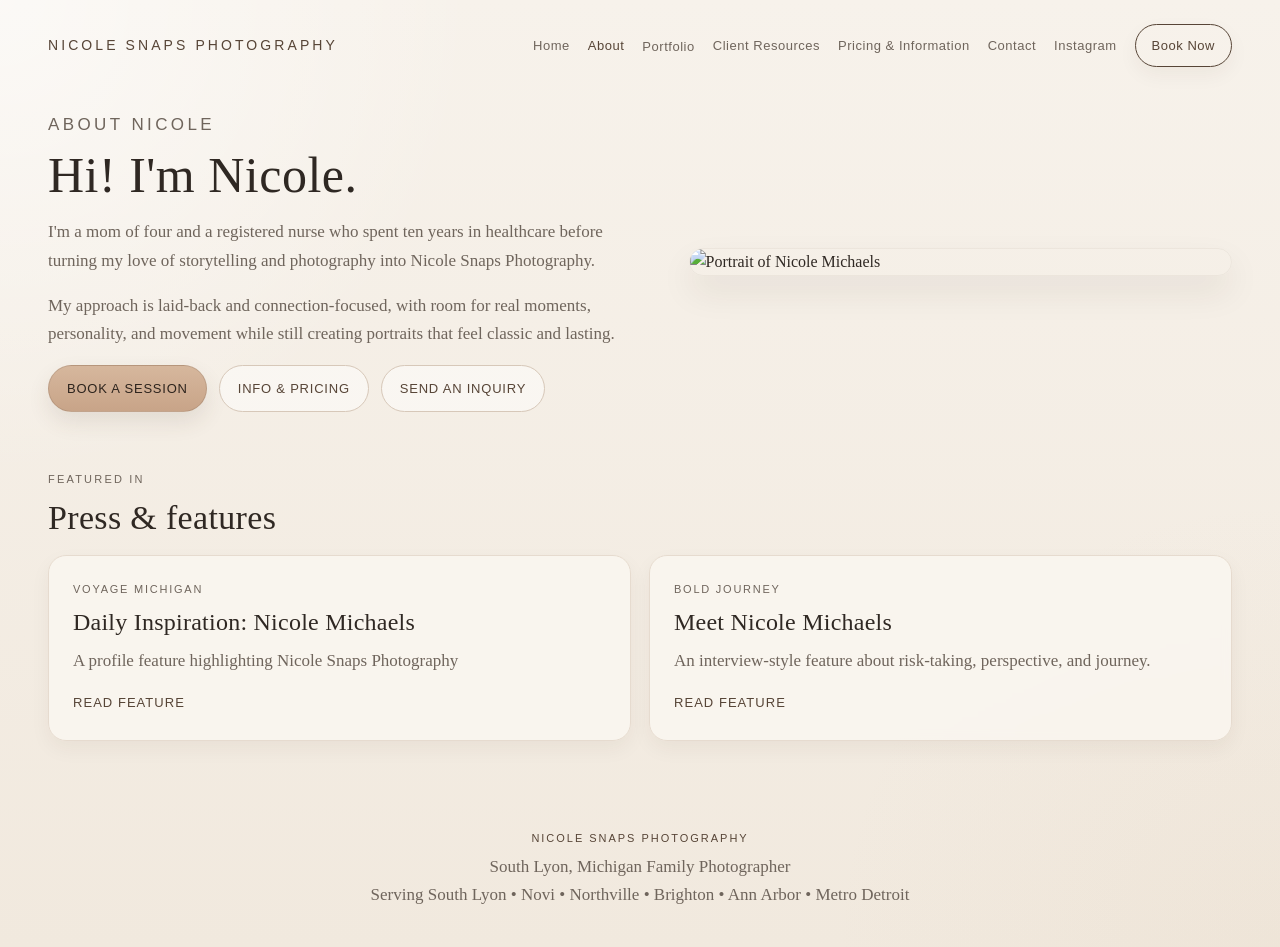
==== about.html @ 60f87701 "Update about.html" ====
<!DOCTYPE html>
<html lang="en">
<head>
  <meta charset="UTF-8" />
  <meta name="viewport" content="width=device-width, initial-scale=1.0" />
  <title>About | Nicole Snaps Photography</title>
  <meta name="description" content="About Nicole Snaps Photography — laid-back portrait photography for families, couples, maternity, seniors, events and more in South Lyon and the Metro Detroit area." />
  <meta name="keywords" content="about Nicole Snaps Photography, South Lyon photographer, Metro Detroit family photographer, Nicole Michaels photographer" />
  <meta name="author" content="Nicole Snaps Photography" />
  <meta name="robots" content="index, follow" />
  <meta property="og:title" content="About Nicole Snaps Photography" />
  <meta property="og:description" content="Meet Nicole and learn more about her laid-back, candid approach to portrait photography." />
  <meta property="og:type" content="website" />
  <meta property="og:image" content="images/aboutnicole.jpg" />
  <link rel="canonical" href="https://www.nicolesnapsphoto.com/about.html" />
  <link rel="stylesheet" href="style.css" />
</head>
<body>
  <header class="site-header">
    <a class="brand" href="index.html">Nicole Snaps Photography</a>

    <input type="checkbox" id="nav-toggle" class="nav-toggle" />
    <label for="nav-toggle" class="nav-toggle-label" aria-label="Open menu">
      <span></span>
      <span></span>
      <span></span>
    </label>

    <nav class="main-nav">
      <a href="index.html">Home</a>
      <a href="about.html" class="active">About</a>

      <div class="nav-dropdown">
        <a class="nav-dropbtn" href="https://nicolesnapsphotographysouthlyon.mypixieset.com/families/" target="_blank" rel="noopener">Portfolio</a>
        <div class="nav-dropdown-content">
          <a href="https://nicolesnapsphotographysouthlyon.mypixieset.com/families/" target="_blank" rel="noopener">Families &amp; Newborn</a>
          <a href="https://nicolesnapsphotographysouthlyon.mypixieset.com/couples/" target="_blank" rel="noopener">Couples &amp; Maternity</a>
          <a href="https://nicolesnapsphotographysouthlyon.mypixieset.com/seniors/" target="_blank" rel="noopener">Seniors &amp; Grads</a>
        </div>
      </div>

      <a href="https://nicolesnapsphotographysouthlyon.mypixieset.com/resources/" target="_blank" rel="noopener">Client Resources</a>
      <a href="https://nicolesnapsphotographysouthlyon.mypixieset.com/investment/" target="_blank" rel="noopener">Pricing &amp; Information</a>
      <a href="https://nicolesnapsphotographysouthlyon.mypixieset.com/contact/" target="_blank" rel="noopener">Contact</a>
      <a href="https://www.instagram.com/nicolesnapsphotography" target="_blank" rel="noopener">Instagram</a>
      <a class="nav-button" href="https://book.usesession.com/i/s2PCwH8DxS" target="_blank" rel="noopener">Book Now</a>
    </nav>
  </header>

  <main class="page-wrap">
    <section class="about-page">
      <div class="about-layout">
        <div class="about-copy">
          <p class="eyebrow">About Nicole</p>
          <h1>Hi! I'm Nicole.</h1>

          <p>
            I'm a mom of four and a registered nurse who spent ten years in healthcare
            before turning my love of storytelling and photography into Nicole Snaps Photography.
          </p>

          <p>
            My approach is laid-back and connection-focused, with room for real moments,
            personality, and movement while still creating portraits that feel classic and lasting.
          </p>

          
          </p>

          <div class="hero-actions">
            <a class="primary-link" href="https://book.usesession.com/i/s2PCwH8DxS" target="_blank" rel="noopener">Book a Session</a>
            <a class="secondary-link" href="https://nicolesnapsphotographysouthlyon.mypixieset.com/investment/" target="_blank" rel="noopener">Info &amp; Pricing</a>
            <a class="secondary-link" href="https://nicolesnapsphotographysouthlyon.mypixieset.com/contact/" target="_blank" rel="noopener">Send an Inquiry</a>
          </div>
        </div>

        <div class="about-image-wrap">
          <img src="images/aboutnicole.jpg" alt="Portrait of Nicole Michaels" />
        </div>
      </div>
    </section>

    <section class="featured-preview-section">
      <div class="section-heading">
        <p class="eyebrow">Featured In</p>
        <h2>Press &amp; features</h2>
      </div>

      <div class="feature-cards">
        <a class="feature-card" href="https://voyagemichigan.com/interview/daily-inspiration-meet-nicole-michaels/" target="_blank" rel="noopener">
          <span class="feature-source">Voyage Michigan</span>
          <h3>Daily Inspiration: Nicole Michaels</h3>
          <p>A profile feature highlighting Nicole Snaps Photography </p>
          <span class="feature-read">Read feature</span>
        </a>

        <a class="feature-card" href="https://boldjourney.com/meet-nicole-michaels/" target="_blank" rel="noopener">
          <span class="feature-source">Bold Journey</span>
          <h3>Meet Nicole Michaels</h3>
          <p>An interview-style feature about risk-taking, perspective, and journey.</p>
          <span class="feature-read">Read feature</span>
        </a>
      </div>
    </section>
  </main>

  <footer class="site-footer">
    <p class="footer-title">Nicole Snaps Photography</p>
    <p class="footer-location">South Lyon, Michigan Family Photographer</p>
    <p class="footer-service">Serving South Lyon • Novi • Northville • Brighton • Ann Arbor • Metro Detroit</p>
  </footer>
</body>
</html>
---- style.css ----
*{
  box-sizing:border-box;
}

:root{
  --bg:#f4eee6;
  --surface:#fbf7f1;
  --surface-soft:#f1e7da;
  --text:#2f2823;
  --muted:#6f655c;
  --line:#d7c8b9;
  --line-soft:#e6dbcf;
  --accent:#8b6f57;
  --accent-dark:#574537;
  --button:#cdb29b;
  --button-hover:#c29f84;
  --shadow:0 16px 34px rgba(52, 40, 29, 0.08);
  --shadow-soft:0 8px 20px rgba(52, 40, 29, 0.05);
}

html{
  scroll-behavior:smooth;
}

body{
  margin:0;
  font-family: Baskerville, "Baskerville Old Face", Garamond, "Times New Roman", serif;
  background:
    radial-gradient(circle at top left, rgba(255,255,255,0.58), transparent 30%),
    radial-gradient(circle at bottom right, rgba(214,190,162,0.10), transparent 28%),
    linear-gradient(180deg, #f7f2eb 0%, #f1e9de 100%);
  color:var(--text);
  line-height:1.65;
}

img{
  display:block;
  max-width:100%;
}

a{
  color:inherit;
}

.site-header{
  max-width:1240px;
  margin:0 auto;
  padding:24px 28px;
  display:flex;
  align-items:center;
  justify-content:space-between;
  gap:20px;
  position:relative;
}

.brand{
  text-decoration:none;
  font-family:"Avenir Next", Avenir, Helvetica, Arial, sans-serif;
  font-size:14px;
  letter-spacing:0.22em;
  text-transform:uppercase;
  position:relative;
  z-index:1002;
  color:var(--accent-dark);
}

.nav-toggle{
  display:none;
}

.nav-toggle-label{
  display:none;
}

.main-nav{
  display:flex;
  align-items:center;
  gap:18px;
  flex-wrap:wrap;
}

.main-nav > a,
.nav-dropbtn{
  text-decoration:none;
  font-size:13px;
  color:var(--muted);
  background:none;
  border:none;
  padding:0;
  font-family:"Avenir Next", Avenir, Helvetica, Arial, sans-serif;
  letter-spacing:0.04em;
  cursor:pointer;
  transition:color 0.18s ease;
}

.main-nav > a:hover,
.nav-dropbtn:hover{
  color:var(--accent-dark);
}

.main-nav a.active{
  color:var(--accent-dark);
}

.nav-button{
  background:rgba(255,255,255,0.35);
  border:1px solid var(--accent-dark) !important;
  color:var(--accent-dark) !important;
  padding:10px 16px !important;
  border-radius:999px;
  box-shadow:var(--shadow-soft);
}

.nav-dropdown{
  position:relative;
  padding-bottom:8px;
  margin-bottom:-8px;
}

.nav-dropdown-content{
  display:none;
  position:absolute;
  top:100%;
  left:0;
  min-width:240px;
  background:rgba(251,247,241,0.98);
  backdrop-filter: blur(6px);
  border:1px solid var(--line);
  border-radius:14px;
  box-shadow:var(--shadow);
  padding:10px 0;
  z-index:1000;
}

.nav-dropdown-content a{
  display:block;
  padding:10px 16px;
  text-decoration:none;
  color:var(--text);
  font-size:14px;
  white-space:nowrap;
  font-family:"Avenir Next", Avenir, Helvetica, Arial, sans-serif;
}

.nav-dropdown-content a:hover{
  background:rgba(139,111,87,0.06);
}

.nav-dropdown:hover .nav-dropdown-content,
.nav-dropdown:focus-within .nav-dropdown-content{
  display:block;
}

.hero{
  max-width:1240px;
  margin:0 auto;
  padding:20px 28px 34px;
}

.hero-compact{
  display:grid;
  grid-template-columns:minmax(280px, 430px) minmax(320px, 1fr);
  gap:38px;
  align-items:center;
}

.eyebrow{
  margin:0 0 10px;
  color:var(--muted);
  text-transform:uppercase;
  letter-spacing:0.20em;
  font-size:11px;
  font-family:"Avenir Next", Avenir, Helvetica, Arial, sans-serif;
}

h1, h2, h3{
  font-family: Baskerville, "Baskerville Old Face", Garamond, "Times New Roman", serif;
  font-weight:500;
  letter-spacing:0.01em;
  color:var(--text);
}

h1{
  font-size:50px;
  line-height:1.04;
  margin:0 0 16px;
}

h2{
  font-size:34px;
  line-height:1.15;
  margin:0;
}

h3{
  font-size:24px;
  line-height:1.2;
  margin:0;
}

.intro,
.about-copy p,
.feature-card p,
.footer-location,
.footer-service{
  font-size:17px;
}

.intro{
  max-width:420px;
  color:var(--muted);
  margin:0 0 18px;
}

.hero-actions{
  display:flex;
  flex-wrap:wrap;
  gap:12px;
  margin-top:12px;
}

.primary-link,
.secondary-link{
  text-decoration:none;
  padding:12px 18px;
  border-radius:999px;
  font-size:13px;
  font-family:"Avenir Next", Avenir, Helvetica, Arial, sans-serif;
  letter-spacing:0.06em;
  text-transform:uppercase;
  transition:all 0.18s ease;
}

.primary-link{
  background:linear-gradient(180deg, #d6b79d 0%, #c8a488 100%);
  color:#2d241d;
  box-shadow:0 10px 22px rgba(83, 65, 47, 0.11);
  border:1px solid rgba(87,69,55,0.16);
}

.primary-link:hover{
  background:linear-gradient(180deg, #d0ac8d 0%, #c09978 100%);
  transform:translateY(-1px);
}

.secondary-link{
  border:1px solid var(--line);
  background:rgba(255,255,255,0.45);
  color:var(--accent-dark);
}

.secondary-link:hover{
  background:var(--surface-soft);
}

.hero-image{
  width:100%;
  max-height:640px;
  object-fit:cover;
  border-radius:18px;
  box-shadow:var(--shadow);
  border:1px solid rgba(87,69,55,0.06);
}

.portfolio-grid-section{
  max-width:1240px;
  margin:0 auto;
  padding:8px 28px 60px;
}

.editorial-grid{
  display:grid;
  grid-template-columns:repeat(12, 1fr);
  gap:14px;
}

.editorial-grid img{
  width:100%;
  height:280px;
  object-fit:cover;
  border-radius:14px;
  grid-column:span 4;
  box-shadow:var(--shadow-soft);
  border:1px solid rgba(87,69,55,0.06);
}

.editorial-grid .grid-tall{
  grid-column:span 5;
  grid-row:span 2;
  height:574px;
}

.editorial-grid .grid-wide{
  grid-column:span 8;
}

.page-wrap{
  max-width:1240px;
  margin:0 auto;
  padding:10px 28px 70px;
}

.about-page{
  padding:10px 0 50px;
}

.about-layout{
  display:grid;
  grid-template-columns:minmax(300px, 1.05fr) minmax(280px, 0.95fr);
  gap:40px;
  align-items:center;
}

.about-copy p{
  max-width:660px;
  color:var(--muted);
}

.about-image-wrap img{
  width:100%;
  border-radius:18px;
  max-height:720px;
  object-fit:cover;
  box-shadow:var(--shadow);
  border:1px solid rgba(87,69,55,0.06);
}

.featured-preview-section{
  padding-top:8px;
}

.section-heading{
  margin-bottom:18px;
}

.feature-cards{
  display:grid;
  grid-template-columns:repeat(2, minmax(260px, 1fr));
  gap:18px;
}

.feature-card{
  text-decoration:none;
  background:rgba(251,247,241,0.82);
  backdrop-filter: blur(4px);
  border:1px solid var(--line-soft);
  border-radius:18px;
  padding:24px;
  transition:transform 0.18s ease, box-shadow 0.18s ease, background 0.18s ease;
  box-shadow:var(--shadow-soft);
}

.feature-card:hover{
  transform:translateY(-2px);
  box-shadow:var(--shadow);
  background:var(--surface);
}

.feature-source{
  display:block;
  color:var(--muted);
  text-transform:uppercase;
  letter-spacing:0.16em;
  font-size:11px;
  margin-bottom:10px;
  font-family:"Avenir Next", Avenir, Helvetica, Arial, sans-serif;
}

.feature-card h3{
  font-size:24px;
  margin-bottom:10px;
}

.feature-card p{
  margin:0 0 14px;
  color:var(--muted);
}

.feature-read{
  font-size:13px;
  color:var(--accent-dark);
  font-family:"Avenir Next", Avenir, Helvetica, Arial, sans-serif;
  text-transform:uppercase;
  letter-spacing:0.08em;
}

.site-footer{
  max-width:1240px;
  margin:0 auto;
  padding:18px 28px 38px;
  text-align:center;
  color:var(--muted);
}

.footer-title{
  margin:0 0 6px;
  letter-spacing:0.18em;
  text-transform:uppercase;
  font-size:11px;
  font-family:"Avenir Next", Avenir, Helvetica, Arial, sans-serif;
  color:var(--accent-dark);
}

.footer-location,
.footer-service{
  margin:0;
}

@media (max-width: 980px){
  .hero-compact,
  .about-layout{
    grid-template-columns:1fr;
  }

  h1{
    font-size:42px;
  }

  .editorial-grid img,
  .editorial-grid .grid-tall,
  .editorial-grid .grid-wide{
    grid-column:span 6;
    grid-row:auto;
    height:260px;
  }

  .feature-cards{
    grid-template-columns:1fr;
  }
}

@media (max-width: 760px){
  .site-header{
    padding:20px 18px;
    align-items:center;
  }

  .nav-toggle-label{
    display:flex;
    flex-direction:column;
    gap:5px;
    cursor:pointer;
    position:relative;
    z-index:1002;
  }

  .nav-toggle-label span{
    width:24px;
    height:2px;
    background:var(--accent-dark);
    display:block;
    border-radius:999px;
  }

  .main-nav{
    display:none;
    position:absolute;
    top:100%;
    left:18px;
    right:18px;
    background:rgba(251,247,241,0.98);
    backdrop-filter: blur(8px);
    border:1px solid var(--line);
    border-radius:18px;
    box-shadow:var(--shadow);
    padding:18px;
    gap:14px;
    z-index:1001;
  }

  .nav-toggle:checked ~ .main-nav{
    display:flex;
    flex-direction:column;
    align-items:flex-start;
  }

  .main-nav > a,
  .nav-dropbtn{
    font-size:15px;
    color:var(--accent-dark);
  }

  .nav-dropdown{
    width:100%;
    padding-bottom:0;
    margin-bottom:0;
  }

  .nav-dropdown-content{
    display:block;
    position:static;
    min-width:unset;
    background:transparent;
    border:none;
    box-shadow:none;
    padding:8px 0 0 12px;
    backdrop-filter:none;
  }

  .nav-dropdown-content a{
    padding:6px 0;
    color:var(--muted);
    white-space:normal;
  }

  .nav-button{
    margin-top:6px;
  }

  .hero,
  .portfolio-grid-section,
  .page-wrap,
  .site-footer{
    padding-left:18px;
    padding-right:18px;
  }

  h1{
    font-size:35px;
  }

  .intro,
  .about-copy p,
  .feature-card p,
  .footer-location,
  .footer-service{
    font-size:16px;
  }

  .editorial-grid{
    grid-template-columns:1fr 1fr;
  }

  .editorial-grid img,
  .editorial-grid .grid-tall,
  .editorial-grid .grid-wide{
    grid-column:span 1;
    height:220px;
  }
}
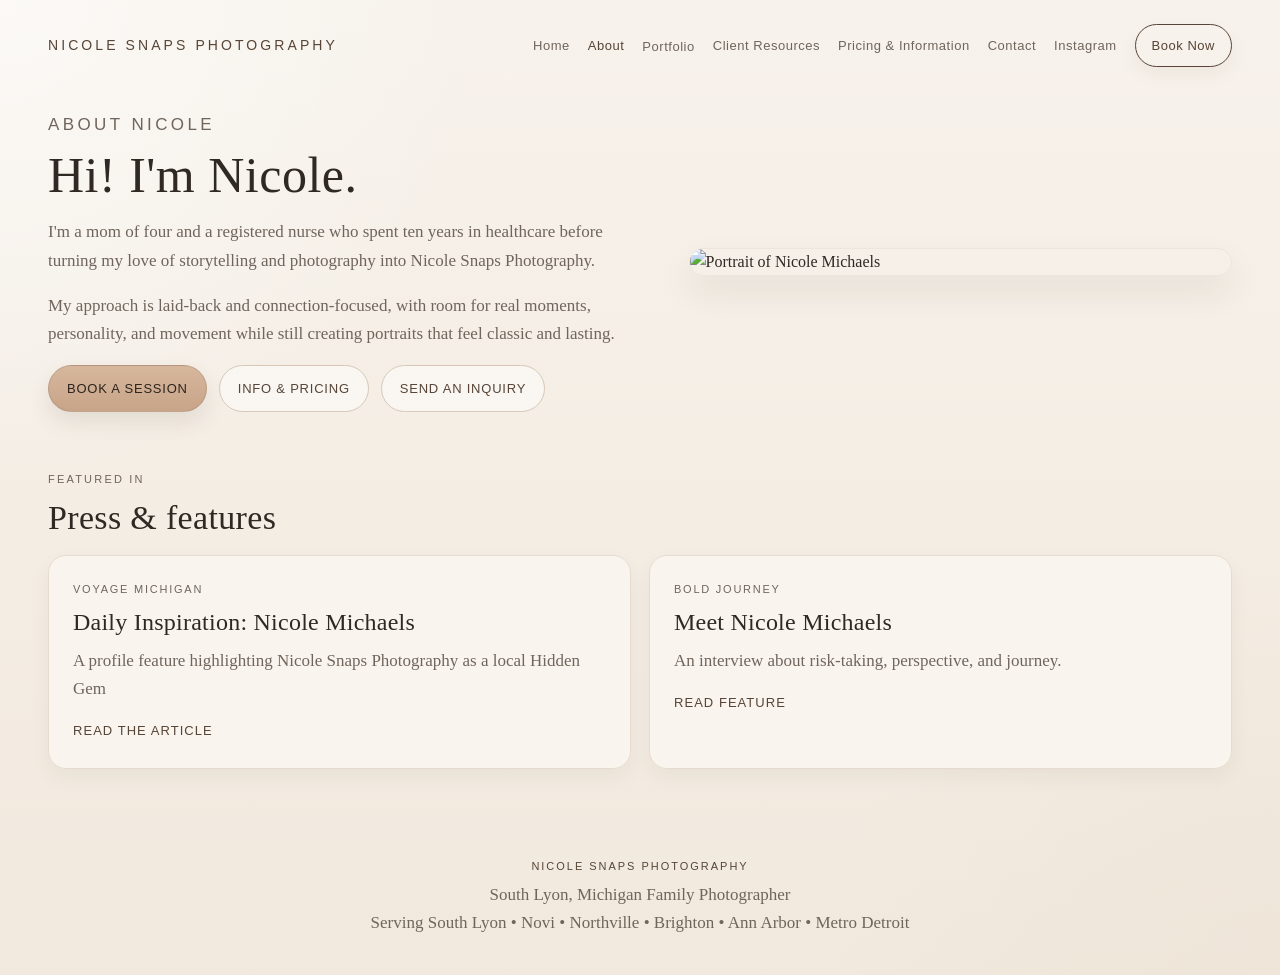
==== commit d2523719: "Update about.html" ====
--- a/about.html
+++ b/about.html
@@ -90,14 +90,14 @@
         <a class="feature-card" href="https://voyagemichigan.com/interview/daily-inspiration-meet-nicole-michaels/" target="_blank" rel="noopener">
           <span class="feature-source">Voyage Michigan</span>
           <h3>Daily Inspiration: Nicole Michaels</h3>
-          <p>A profile feature highlighting Nicole Snaps Photography </p>
-          <span class="feature-read">Read feature</span>
+          <p>A profile feature highlighting Nicole Snaps Photography as a local Hidden Gem </p>
+          <span class="feature-read">Read the article</span>
         </a>
 
         <a class="feature-card" href="https://boldjourney.com/meet-nicole-michaels/" target="_blank" rel="noopener">
           <span class="feature-source">Bold Journey</span>
           <h3>Meet Nicole Michaels</h3>
-          <p>An interview-style feature about risk-taking, perspective, and journey.</p>
+          <p>An interview about risk-taking, perspective, and journey.</p>
           <span class="feature-read">Read feature</span>
         </a>
       </div>
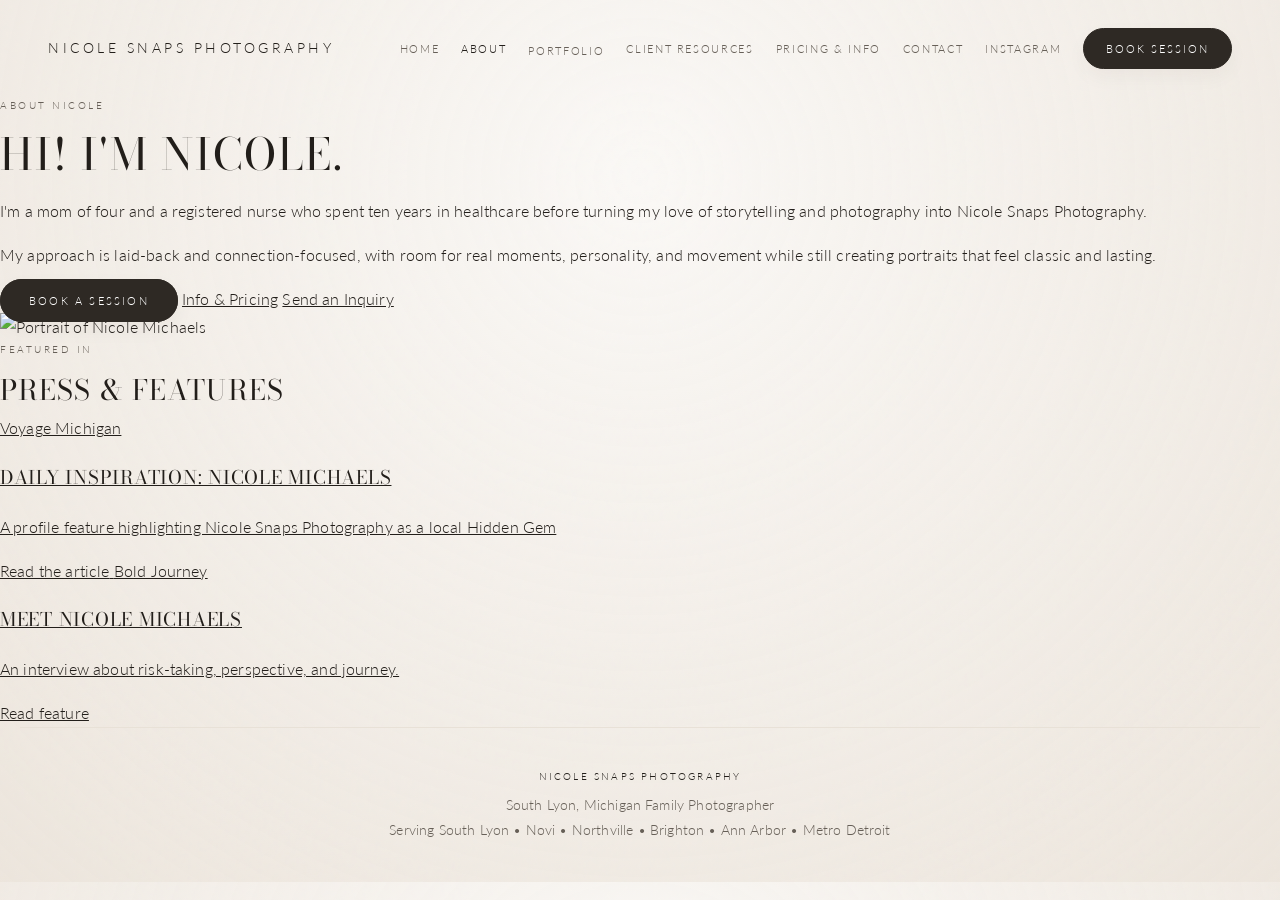
==== commit 2d1581e6: "1Update about.html" ====
--- a/about.html
+++ b/about.html
@@ -33,17 +33,17 @@
       <div class="nav-dropdown">
         <a class="nav-dropbtn" href="https://nicolesnapsphotographysouthlyon.mypixieset.com/families/" target="_blank" rel="noopener">Portfolio</a>
         <div class="nav-dropdown-content">
-          <a href="https://nicolesnapsphotographysouthlyon.mypixieset.com/families/" target="_blank" rel="noopener">Families &amp; Newborn</a>
+          <a href="https://nicolesnapsphotographysouthlyon.mypixieset.com/families/" target="_blank" rel="noopener">Families &amp; Milestones</a>
           <a href="https://nicolesnapsphotographysouthlyon.mypixieset.com/couples/" target="_blank" rel="noopener">Couples &amp; Maternity</a>
           <a href="https://nicolesnapsphotographysouthlyon.mypixieset.com/seniors/" target="_blank" rel="noopener">Seniors &amp; Grads</a>
         </div>
       </div>
 
       <a href="https://nicolesnapsphotographysouthlyon.mypixieset.com/resources/" target="_blank" rel="noopener">Client Resources</a>
-      <a href="https://nicolesnapsphotographysouthlyon.mypixieset.com/investment/" target="_blank" rel="noopener">Pricing &amp; Information</a>
+      <a href="https://nicolesnapsphotographysouthlyon.mypixieset.com/investment/" target="_blank" rel="noopener">Pricing &amp; Info</a>
       <a href="https://nicolesnapsphotographysouthlyon.mypixieset.com/contact/" target="_blank" rel="noopener">Contact</a>
       <a href="https://www.instagram.com/nicolesnapsphotography" target="_blank" rel="noopener">Instagram</a>
-      <a class="nav-button" href="https://book.usesession.com/i/s2PCwH8DxS" target="_blank" rel="noopener">Book Now</a>
+      <a class="nav-button" href="https://book.usesession.com/i/s2PCwH8DxS" target="_blank" rel="noopener">Book Session</a>
     </nav>
   </header>
 
@@ -64,10 +64,7 @@
             personality, and movement while still creating portraits that feel classic and lasting.
           </p>
 
-          
-          </p>
-
-          <div class="hero-actions">
+          <div class="about-actions">
             <a class="primary-link" href="https://book.usesession.com/i/s2PCwH8DxS" target="_blank" rel="noopener">Book a Session</a>
             <a class="secondary-link" href="https://nicolesnapsphotographysouthlyon.mypixieset.com/investment/" target="_blank" rel="noopener">Info &amp; Pricing</a>
             <a class="secondary-link" href="https://nicolesnapsphotographysouthlyon.mypixieset.com/contact/" target="_blank" rel="noopener">Send an Inquiry</a>
@@ -75,7 +72,7 @@
         </div>
 
         <div class="about-image-wrap">
-          <img src="images/aboutnicole.jpg" alt="Portrait of Nicole Michaels" />
+          <img class="about-image" src="images/aboutnicole.jpg" alt="Portrait of Nicole Michaels" />
         </div>
       </div>
     </section>
@@ -90,7 +87,7 @@
         <a class="feature-card" href="https://voyagemichigan.com/interview/daily-inspiration-meet-nicole-michaels/" target="_blank" rel="noopener">
           <span class="feature-source">Voyage Michigan</span>
           <h3>Daily Inspiration: Nicole Michaels</h3>
-          <p>A profile feature highlighting Nicole Snaps Photography as a local Hidden Gem </p>
+          <p>A profile feature highlighting Nicole Snaps Photography as a local Hidden Gem</p>
           <span class="feature-read">Read the article</span>
         </a>
 
--- a/style.css
+++ b/style.css
@@ -1,21 +1,31 @@
+@import url('https://fonts.googleapis.com/css2?family=Bodoni+Moda:ital,opsz,wght@0,6..96,400;0,6..96,500;1,6..96,400&family=Lato:wght@300;400&display=swap');
+
 *{
   box-sizing:border-box;
 }
 
 :root{
-  --bg:#f4eee6;
-  --surface:#fbf7f1;
-  --surface-soft:#f1e7da;
-  --text:#2f2823;
-  --muted:#6f655c;
-  --line:#d7c8b9;
-  --line-soft:#e6dbcf;
-  --accent:#8b6f57;
-  --accent-dark:#574537;
-  --button:#cdb29b;
-  --button-hover:#c29f84;
-  --shadow:0 16px 34px rgba(52, 40, 29, 0.08);
-  --shadow-soft:0 8px 20px rgba(52, 40, 29, 0.05);
+  --bg:#f3eee7;
+  --surface:#fbf8f3;
+  --surface-soft:#eae3d9;
+  --text:#221e1a;
+  --muted:#665f57;
+  --line:#dad1c5;
+  --line-soft:#e8e1d7;
+  --button:#2e2924;
+  --button-hover:#171412;
+  --shadow:0 18px 36px rgba(40, 32, 24, 0.08);
+  --shadow-soft:0 8px 20px rgba(40, 32, 24, 0.04);
+}
+
+body, p, span, div, a, li, button, input,
+.brand, .main-nav > a, .nav-dropbtn, .nav-button,
+.primary-link, .secondary-link, .feature-source, .feature-read, .footer-title, .image-caption-bar {
+  font-family: 'Lato', sans-serif !important;
+}
+
+h1, h2, h3, h4 {
+  font-family: 'Bodoni Moda', Georgia, serif !important;
 }
 
 html{
@@ -24,13 +34,14 @@
 
 body{
   margin:0;
-  font-family: Baskerville, "Baskerville Old Face", Garamond, "Times New Roman", serif;
-  background:
-    radial-gradient(circle at top left, rgba(255,255,255,0.58), transparent 30%),
-    radial-gradient(circle at bottom right, rgba(214,190,162,0.10), transparent 28%),
-    linear-gradient(180deg, #f7f2eb 0%, #f1e9de 100%);
-  color:var(--text);
-  line-height:1.65;
+  font-weight: 300;
+  background-color: var(--bg);
+  background-image: 
+    radial-gradient(circle at 50% 20%, rgba(255, 255, 255, 0.6) 0%, rgba(228, 218, 206, 0.4) 100%),
+    url("data:image/svg+xml,%3Csvg viewBox='0 0 200 200' xmlns='http://www.w3.org/2000/svg'%3E%3Cfilter id='noiseFilter'%3E%3CfeTurbulence type='fractalNoise' baseFrequency='0.8' numOctaves='3' stitchTiles='stitch'/%3E%3C/filter%3E%3Crect width='100%25' height='100%25' filter='url(%23noiseFilter)' opacity='0.035'/%3E%3C/svg%3E");
+  color:var(--text);
+  line-height:1.75;
+  letter-spacing: 0.01em;
 }
 
 img{
@@ -45,7 +56,7 @@
 .site-header{
   max-width:1240px;
   margin:0 auto;
-  padding:24px 28px;
+  padding:28px 28px;
   display:flex;
   align-items:center;
   justify-content:space-between;
@@ -55,13 +66,12 @@
 
 .brand{
   text-decoration:none;
-  font-family:"Avenir Next", Avenir, Helvetica, Arial, sans-serif;
   font-size:14px;
-  letter-spacing:0.22em;
+  letter-spacing:0.25em;
   text-transform:uppercase;
   position:relative;
   z-index:1002;
-  color:var(--accent-dark);
+  color:var(--text);
 }
 
 .nav-toggle{
@@ -75,40 +85,46 @@
 .main-nav{
   display:flex;
   align-items:center;
-  gap:18px;
+  gap:22px;
   flex-wrap:wrap;
 }
 
 .main-nav > a,
 .nav-dropbtn{
   text-decoration:none;
-  font-size:13px;
+  font-size:11px;
   color:var(--muted);
   background:none;
   border:none;
   padding:0;
-  font-family:"Avenir Next", Avenir, Helvetica, Arial, sans-serif;
-  letter-spacing:0.04em;
+  letter-spacing:0.15em;
+  text-transform: uppercase;
   cursor:pointer;
   transition:color 0.18s ease;
 }
 
 .main-nav > a:hover,
 .nav-dropbtn:hover{
-  color:var(--accent-dark);
+  color:var(--text);
 }
 
 .main-nav a.active{
-  color:var(--accent-dark);
+  color:var(--text);
 }
 
 .nav-button{
-  background:rgba(255,255,255,0.35);
-  border:1px solid var(--accent-dark) !important;
-  color:var(--accent-dark) !important;
-  padding:10px 16px !important;
-  border-radius:999px;
+  background:var(--button) !important;
+  color:#ffffff !important;
+  border:1px solid var(--button) !important;
+  padding:10px 22px !important;
+  border-radius:999px !important;
+  letter-spacing:0.18em !important;
+  text-transform:uppercase;
   box-shadow:var(--shadow-soft);
+}
+
+.nav-button:hover{
+  background:var(--button-hover) !important;
 }
 
 .nav-dropdown{
@@ -123,27 +139,28 @@
   top:100%;
   left:0;
   min-width:240px;
-  background:rgba(251,247,241,0.98);
-  backdrop-filter: blur(6px);
+  background:rgba(251, 248, 243, 0.96);
+  backdrop-filter: blur(8px);
   border:1px solid var(--line);
-  border-radius:14px;
+  border-radius:18px;
   box-shadow:var(--shadow);
-  padding:10px 0;
+  padding:12px 0;
   z-index:1000;
 }
 
 .nav-dropdown-content a{
   display:block;
-  padding:10px 16px;
+  padding:10px 18px;
   text-decoration:none;
   color:var(--text);
-  font-size:14px;
+  font-size:12px;
+  letter-spacing:0.08em;
+  text-transform:uppercase;
   white-space:nowrap;
-  font-family:"Avenir Next", Avenir, Helvetica, Arial, sans-serif;
 }
 
 .nav-dropdown-content a:hover{
-  background:rgba(139,111,87,0.06);
+  background:rgba(0,0,0,0.03);
 }
 
 .nav-dropdown:hover .nav-dropdown-content,
@@ -151,382 +168,174 @@
   display:block;
 }
 
-.hero{
-  max-width:1240px;
+/* Centered Editorial Hero Layout */
+.hero-editorial{
+  max-width:1000px;
   margin:0 auto;
-  padding:20px 28px 34px;
-}
-
-.hero-compact{
-  display:grid;
-  grid-template-columns:minmax(280px, 430px) minmax(320px, 1fr);
-  gap:38px;
-  align-items:center;
+  padding:40px 28px 60px;
+  text-align:center;
+}
+
+.hero-copy-centered{
+  max-width:680px;
+  margin:0 auto 36px;
 }
 
 .eyebrow{
-  margin:0 0 10px;
-  color:var(--muted);
-  text-transform:uppercase;
-  letter-spacing:0.20em;
-  font-size:11px;
-  font-family:"Avenir Next", Avenir, Helvetica, Arial, sans-serif;
+  margin:0 0 14px;
+  color:var(--muted);
+  text-transform:uppercase;
+  letter-spacing:0.25em;
+  font-size:10px;
 }
 
 h1, h2, h3{
-  font-family: Baskerville, "Baskerville Old Face", Garamond, "Times New Roman", serif;
-  font-weight:500;
-  letter-spacing:0.01em;
+  font-weight:400 !important;
+  letter-spacing:0.04em !important;
+  text-transform: uppercase;
   color:var(--text);
 }
 
 h1{
-  font-size:50px;
-  line-height:1.04;
-  margin:0 0 16px;
+  font-size:44px;
+  line-height:1.15;
+  margin:0 0 18px;
 }
 
 h2{
-  font-size:34px;
-  line-height:1.15;
-  margin:0;
-}
-
-h3{
-  font-size:24px;
+  font-size:28px;
   line-height:1.2;
-  margin:0;
-}
-
-.intro,
-.about-copy p,
-.feature-card p,
-.footer-location,
-.footer-service{
-  font-size:17px;
+  margin:0 0 8px;
+}
+
+.section-sub{
+  font-size:14px;
+  color:var(--muted);
+  margin:0 0 24px;
 }
 
 .intro{
-  max-width:420px;
-  color:var(--muted);
-  margin:0 0 18px;
+  font-size:16px;
+  color:var(--muted);
+  margin:0 auto 24px;
 }
 
 .hero-actions{
   display:flex;
-  flex-wrap:wrap;
+  justify-content:center;
   gap:12px;
-  margin-top:12px;
-}
-
-.primary-link,
-.secondary-link{
+  margin-top:16px;
+}
+
+.primary-link{
   text-decoration:none;
-  padding:12px 18px;
+  padding:14px 28px;
   border-radius:999px;
-  font-size:13px;
-  font-family:"Avenir Next", Avenir, Helvetica, Arial, sans-serif;
-  letter-spacing:0.06em;
-  text-transform:uppercase;
-  transition:all 0.18s ease;
-}
-
-.primary-link{
-  background:linear-gradient(180deg, #d6b79d 0%, #c8a488 100%);
-  color:#2d241d;
-  box-shadow:0 10px 22px rgba(83, 65, 47, 0.11);
-  border:1px solid rgba(87,69,55,0.16);
+  font-size:11px;
+  letter-spacing:0.2em;
+  text-transform:uppercase;
+  transition:all 0.2s ease;
+  background:var(--button);
+  color:#ffffff;
+  border:1px solid var(--button);
+  box-shadow:var(--shadow-soft);
 }
 
 .primary-link:hover{
-  background:linear-gradient(180deg, #d0ac8d 0%, #c09978 100%);
+  background:var(--button-hover);
+  border-color:var(--button-hover);
   transform:translateY(-1px);
 }
 
-.secondary-link{
-  border:1px solid var(--line);
-  background:rgba(255,255,255,0.45);
-  color:var(--accent-dark);
-}
-
-.secondary-link:hover{
-  background:var(--surface-soft);
+.hero-image-container{
+  position:relative;
+  margin-top:20px;
 }
 
 .hero-image{
   width:100%;
-  max-height:640px;
+  max-height:620px;
   object-fit:cover;
-  border-radius:18px;
+  border-radius:20px;
   box-shadow:var(--shadow);
-  border:1px solid rgba(87,69,55,0.06);
+  border:1px solid rgba(255,255,255,0.6);
+}
+
+.image-caption-bar{
+  display:flex;
+  justify-content:space-between;
+  font-size:10px;
+  letter-spacing:0.2em;
+  color:var(--muted);
+  margin-top:10px;
+  padding:0 6px;
 }
 
 .portfolio-grid-section{
   max-width:1240px;
   margin:0 auto;
-  padding:8px 28px 60px;
+  padding:20px 28px 60px;
+}
+
+.section-title-wrap{
+  text-align:center;
+  margin-bottom:28px;
 }
 
 .editorial-grid{
   display:grid;
   grid-template-columns:repeat(12, 1fr);
-  gap:14px;
+  gap:18px;
 }
 
 .editorial-grid img{
   width:100%;
   height:280px;
   object-fit:cover;
-  border-radius:14px;
+  border-radius:18px;
   grid-column:span 4;
   box-shadow:var(--shadow-soft);
-  border:1px solid rgba(87,69,55,0.06);
+  border:1px solid rgba(255,255,255,0.5);
 }
 
 .editorial-grid .grid-tall{
   grid-column:span 5;
   grid-row:span 2;
-  height:574px;
+  height:576px;
 }
 
 .editorial-grid .grid-wide{
   grid-column:span 8;
-}
-
-.page-wrap{
-  max-width:1240px;
-  margin:0 auto;
-  padding:10px 28px 70px;
-}
-
-.about-page{
-  padding:10px 0 50px;
-}
-
-.about-layout{
-  display:grid;
-  grid-template-columns:minmax(300px, 1.05fr) minmax(280px, 0.95fr);
-  gap:40px;
-  align-items:center;
-}
-
-.about-copy p{
-  max-width:660px;
-  color:var(--muted);
-}
-
-.about-image-wrap img{
-  width:100%;
-  border-radius:18px;
-  max-height:720px;
-  object-fit:cover;
-  box-shadow:var(--shadow);
-  border:1px solid rgba(87,69,55,0.06);
-}
-
-.featured-preview-section{
-  padding-top:8px;
-}
-
-.section-heading{
-  margin-bottom:18px;
-}
-
-.feature-cards{
-  display:grid;
-  grid-template-columns:repeat(2, minmax(260px, 1fr));
-  gap:18px;
-}
-
-.feature-card{
-  text-decoration:none;
-  background:rgba(251,247,241,0.82);
-  backdrop-filter: blur(4px);
-  border:1px solid var(--line-soft);
-  border-radius:18px;
-  padding:24px;
-  transition:transform 0.18s ease, box-shadow 0.18s ease, background 0.18s ease;
-  box-shadow:var(--shadow-soft);
-}
-
-.feature-card:hover{
-  transform:translateY(-2px);
-  box-shadow:var(--shadow);
-  background:var(--surface);
-}
-
-.feature-source{
-  display:block;
-  color:var(--muted);
-  text-transform:uppercase;
-  letter-spacing:0.16em;
-  font-size:11px;
-  margin-bottom:10px;
-  font-family:"Avenir Next", Avenir, Helvetica, Arial, sans-serif;
-}
-
-.feature-card h3{
-  font-size:24px;
-  margin-bottom:10px;
-}
-
-.feature-card p{
-  margin:0 0 14px;
-  color:var(--muted);
-}
-
-.feature-read{
-  font-size:13px;
-  color:var(--accent-dark);
-  font-family:"Avenir Next", Avenir, Helvetica, Arial, sans-serif;
-  text-transform:uppercase;
-  letter-spacing:0.08em;
 }
 
 .site-footer{
   max-width:1240px;
   margin:0 auto;
-  padding:18px 28px 38px;
+  padding:40px 28px 40px;
   text-align:center;
   color:var(--muted);
+  border-top:1px solid var(--line-soft);
 }
 
 .footer-title{
-  margin:0 0 6px;
-  letter-spacing:0.18em;
-  text-transform:uppercase;
-  font-size:11px;
-  font-family:"Avenir Next", Avenir, Helvetica, Arial, sans-serif;
-  color:var(--accent-dark);
+  margin:0 0 8px;
+  letter-spacing:0.22em;
+  text-transform:uppercase;
+  font-size:10px;
+  color:var(--text);
 }
 
 .footer-location,
 .footer-service{
   margin:0;
-}
-
-@media (max-width: 980px){
-  .hero-compact,
-  .about-layout{
-    grid-template-columns:1fr;
+  font-size:14px;
+}
+
+@media (max-width: 760px){
+  h1{
+    font-size:32px;
   }
-
-  h1{
-    font-size:42px;
-  }
-
-  .editorial-grid img,
-  .editorial-grid .grid-tall,
-  .editorial-grid .grid-wide{
-    grid-column:span 6;
-    grid-row:auto;
-    height:260px;
-  }
-
-  .feature-cards{
-    grid-template-columns:1fr;
-  }
-}
-
-@media (max-width: 760px){
-  .site-header{
-    padding:20px 18px;
-    align-items:center;
-  }
-
-  .nav-toggle-label{
-    display:flex;
-    flex-direction:column;
-    gap:5px;
-    cursor:pointer;
-    position:relative;
-    z-index:1002;
-  }
-
-  .nav-toggle-label span{
-    width:24px;
-    height:2px;
-    background:var(--accent-dark);
-    display:block;
-    border-radius:999px;
-  }
-
-  .main-nav{
-    display:none;
-    position:absolute;
-    top:100%;
-    left:18px;
-    right:18px;
-    background:rgba(251,247,241,0.98);
-    backdrop-filter: blur(8px);
-    border:1px solid var(--line);
-    border-radius:18px;
-    box-shadow:var(--shadow);
-    padding:18px;
-    gap:14px;
-    z-index:1001;
-  }
-
-  .nav-toggle:checked ~ .main-nav{
-    display:flex;
-    flex-direction:column;
-    align-items:flex-start;
-  }
-
-  .main-nav > a,
-  .nav-dropbtn{
-    font-size:15px;
-    color:var(--accent-dark);
-  }
-
-  .nav-dropdown{
-    width:100%;
-    padding-bottom:0;
-    margin-bottom:0;
-  }
-
-  .nav-dropdown-content{
-    display:block;
-    position:static;
-    min-width:unset;
-    background:transparent;
-    border:none;
-    box-shadow:none;
-    padding:8px 0 0 12px;
-    backdrop-filter:none;
-  }
-
-  .nav-dropdown-content a{
-    padding:6px 0;
-    color:var(--muted);
-    white-space:normal;
-  }
-
-  .nav-button{
-    margin-top:6px;
-  }
-
-  .hero,
-  .portfolio-grid-section,
-  .page-wrap,
-  .site-footer{
-    padding-left:18px;
-    padding-right:18px;
-  }
-
-  h1{
-    font-size:35px;
-  }
-
-  .intro,
-  .about-copy p,
-  .feature-card p,
-  .footer-location,
-  .footer-service{
-    font-size:16px;
-  }
-
+  
   .editorial-grid{
     grid-template-columns:1fr 1fr;
   }
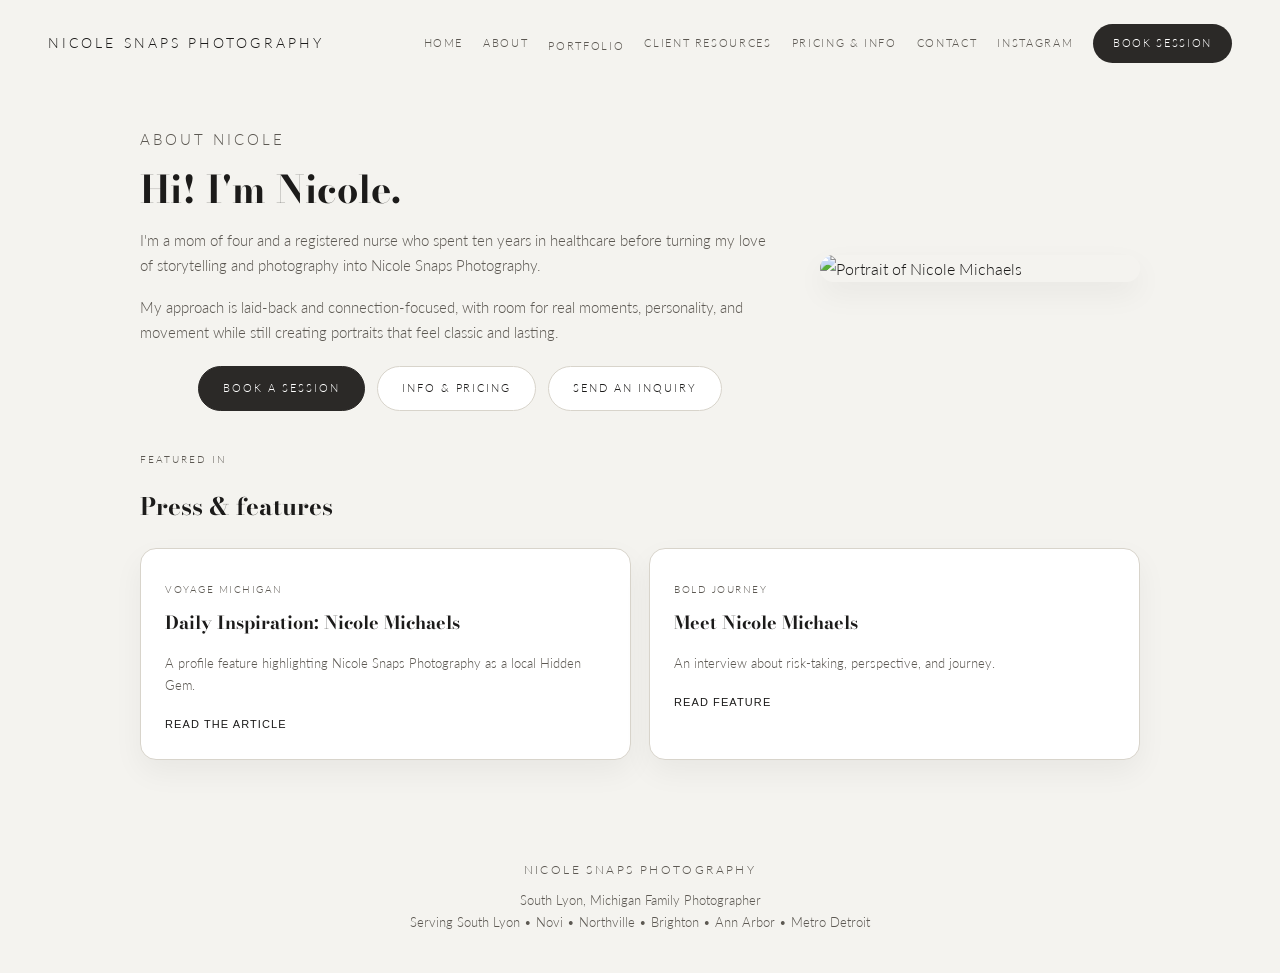
==== commit 8735b381: "1Update about.html" ====
--- a/about.html
+++ b/about.html
@@ -16,6 +16,7 @@
   <link rel="stylesheet" href="style.css" />
 </head>
 <body>
+
   <header class="site-header">
     <a class="brand" href="index.html">Nicole Snaps Photography</a>
 
@@ -87,7 +88,7 @@
         <a class="feature-card" href="https://voyagemichigan.com/interview/daily-inspiration-meet-nicole-michaels/" target="_blank" rel="noopener">
           <span class="feature-source">Voyage Michigan</span>
           <h3>Daily Inspiration: Nicole Michaels</h3>
-          <p>A profile feature highlighting Nicole Snaps Photography as a local Hidden Gem</p>
+          <p>A profile feature highlighting Nicole Snaps Photography as a local Hidden Gem.</p>
           <span class="feature-read">Read the article</span>
         </a>
 
@@ -106,5 +107,6 @@
     <p class="footer-location">South Lyon, Michigan Family Photographer</p>
     <p class="footer-service">Serving South Lyon • Novi • Northville • Brighton • Ann Arbor • Metro Detroit</p>
   </footer>
+
 </body>
 </html>
--- a/style.css
+++ b/style.css
@@ -1,26 +1,23 @@
 @import url('https://fonts.googleapis.com/css2?family=Bodoni+Moda:ital,opsz,wght@0,6..96,400;0,6..96,500;1,6..96,400&family=Lato:wght@300;400&display=swap');
 
-*{
-  box-sizing:border-box;
-}
-
-:root{
-  --bg:#f3eee7;
-  --surface:#fbf8f3;
-  --surface-soft:#eae3d9;
-  --text:#221e1a;
-  --muted:#665f57;
-  --line:#dad1c5;
-  --line-soft:#e8e1d7;
-  --button:#2e2924;
-  --button-hover:#171412;
-  --shadow:0 18px 36px rgba(40, 32, 24, 0.08);
-  --shadow-soft:0 8px 20px rgba(40, 32, 24, 0.04);
+* {
+  box-sizing: border-box;
+}
+
+:root {
+  --bg: #f4f3ef;
+  --surface: #ffffff;
+  --text: #1c1b1a;
+  --muted: #5c5852;
+  --line: #d8d4cb;
+  --button: #2b2927;
+  --button-hover: #000000;
+  --shadow: 0 12px 30px rgba(0, 0, 0, 0.05);
 }
 
 body, p, span, div, a, li, button, input,
 .brand, .main-nav > a, .nav-dropbtn, .nav-button,
-.primary-link, .secondary-link, .feature-source, .feature-read, .footer-title, .image-caption-bar {
+.primary-link, .secondary-link, .feature-source, .feature-read, .footer-title {
   font-family: 'Lato', sans-serif !important;
 }
 
@@ -28,322 +25,402 @@
   font-family: 'Bodoni Moda', Georgia, serif !important;
 }
 
-html{
-  scroll-behavior:smooth;
-}
-
-body{
-  margin:0;
+html {
+  scroll-behavior: smooth;
+}
+
+body {
+  margin: 0;
   font-weight: 300;
   background-color: var(--bg);
-  background-image: 
-    radial-gradient(circle at 50% 20%, rgba(255, 255, 255, 0.6) 0%, rgba(228, 218, 206, 0.4) 100%),
-    url("data:image/svg+xml,%3Csvg viewBox='0 0 200 200' xmlns='http://www.w3.org/2000/svg'%3E%3Cfilter id='noiseFilter'%3E%3CfeTurbulence type='fractalNoise' baseFrequency='0.8' numOctaves='3' stitchTiles='stitch'/%3E%3C/filter%3E%3Crect width='100%25' height='100%25' filter='url(%23noiseFilter)' opacity='0.035'/%3E%3C/svg%3E");
-  color:var(--text);
-  line-height:1.75;
-  letter-spacing: 0.01em;
-}
-
-img{
-  display:block;
-  max-width:100%;
-}
-
-a{
-  color:inherit;
-}
-
-.site-header{
-  max-width:1240px;
-  margin:0 auto;
-  padding:28px 28px;
-  display:flex;
-  align-items:center;
-  justify-content:space-between;
-  gap:20px;
-  position:relative;
-}
-
-.brand{
-  text-decoration:none;
-  font-size:14px;
-  letter-spacing:0.25em;
-  text-transform:uppercase;
-  position:relative;
-  z-index:1002;
-  color:var(--text);
-}
-
-.nav-toggle{
-  display:none;
-}
-
-.nav-toggle-label{
-  display:none;
-}
-
-.main-nav{
-  display:flex;
-  align-items:center;
-  gap:22px;
-  flex-wrap:wrap;
-}
-
-.main-nav > a,
-.nav-dropbtn{
-  text-decoration:none;
-  font-size:11px;
-  color:var(--muted);
-  background:none;
-  border:none;
-  padding:0;
-  letter-spacing:0.15em;
-  text-transform: uppercase;
-  cursor:pointer;
-  transition:color 0.18s ease;
-}
-
-.main-nav > a:hover,
-.nav-dropbtn:hover{
-  color:var(--text);
-}
-
-.main-nav a.active{
-  color:var(--text);
-}
-
-.nav-button{
-  background:var(--button) !important;
-  color:#ffffff !important;
-  border:1px solid var(--button) !important;
-  padding:10px 22px !important;
-  border-radius:999px !important;
-  letter-spacing:0.18em !important;
-  text-transform:uppercase;
-  box-shadow:var(--shadow-soft);
-}
-
-.nav-button:hover{
-  background:var(--button-hover) !important;
-}
-
-.nav-dropdown{
-  position:relative;
-  padding-bottom:8px;
-  margin-bottom:-8px;
-}
-
-.nav-dropdown-content{
-  display:none;
-  position:absolute;
-  top:100%;
-  left:0;
-  min-width:240px;
-  background:rgba(251, 248, 243, 0.96);
-  backdrop-filter: blur(8px);
-  border:1px solid var(--line);
-  border-radius:18px;
-  box-shadow:var(--shadow);
-  padding:12px 0;
-  z-index:1000;
-}
-
-.nav-dropdown-content a{
-  display:block;
-  padding:10px 18px;
-  text-decoration:none;
-  color:var(--text);
-  font-size:12px;
-  letter-spacing:0.08em;
-  text-transform:uppercase;
-  white-space:nowrap;
-}
-
-.nav-dropdown-content a:hover{
-  background:rgba(0,0,0,0.03);
-}
-
-.nav-dropdown:hover .nav-dropdown-content,
-.nav-dropdown:focus-within .nav-dropdown-content{
-  display:block;
-}
-
-/* Centered Editorial Hero Layout */
-.hero-editorial{
-  max-width:1000px;
-  margin:0 auto;
-  padding:40px 28px 60px;
-  text-align:center;
-}
-
-.hero-copy-centered{
-  max-width:680px;
-  margin:0 auto 36px;
-}
-
-.eyebrow{
-  margin:0 0 14px;
-  color:var(--muted);
-  text-transform:uppercase;
-  letter-spacing:0.25em;
-  font-size:10px;
-}
-
-h1, h2, h3{
-  font-weight:400 !important;
-  letter-spacing:0.04em !important;
-  text-transform: uppercase;
-  color:var(--text);
-}
-
-h1{
-  font-size:44px;
-  line-height:1.15;
-  margin:0 0 18px;
-}
-
-h2{
-  font-size:28px;
-  line-height:1.2;
-  margin:0 0 8px;
-}
-
-.section-sub{
-  font-size:14px;
-  color:var(--muted);
-  margin:0 0 24px;
-}
-
-.intro{
-  font-size:16px;
-  color:var(--muted);
-  margin:0 auto 24px;
-}
-
-.hero-actions{
-  display:flex;
-  justify-content:center;
-  gap:12px;
-  margin-top:16px;
-}
-
-.primary-link{
-  text-decoration:none;
-  padding:14px 28px;
-  border-radius:999px;
-  font-size:11px;
-  letter-spacing:0.2em;
-  text-transform:uppercase;
-  transition:all 0.2s ease;
-  background:var(--button);
-  color:#ffffff;
-  border:1px solid var(--button);
-  box-shadow:var(--shadow-soft);
-}
-
-.primary-link:hover{
-  background:var(--button-hover);
-  border-color:var(--button-hover);
-  transform:translateY(-1px);
-}
-
-.hero-image-container{
-  position:relative;
-  margin-top:20px;
-}
-
-.hero-image{
-  width:100%;
-  max-height:620px;
-  object-fit:cover;
-  border-radius:20px;
-  box-shadow:var(--shadow);
-  border:1px solid rgba(255,255,255,0.6);
-}
-
-.image-caption-bar{
-  display:flex;
-  justify-content:space-between;
-  font-size:10px;
-  letter-spacing:0.2em;
-  color:var(--muted);
-  margin-top:10px;
-  padding:0 6px;
-}
-
-.portfolio-grid-section{
-  max-width:1240px;
-  margin:0 auto;
-  padding:20px 28px 60px;
-}
-
-.section-title-wrap{
-  text-align:center;
-  margin-bottom:28px;
-}
-
-.editorial-grid{
-  display:grid;
-  grid-template-columns:repeat(12, 1fr);
-  gap:18px;
-}
-
-.editorial-grid img{
-  width:100%;
-  height:280px;
-  object-fit:cover;
-  border-radius:18px;
-  grid-column:span 4;
-  box-shadow:var(--shadow-soft);
-  border:1px solid rgba(255,255,255,0.5);
-}
-
-.editorial-grid .grid-tall{
-  grid-column:span 5;
-  grid-row:span 2;
-  height:576px;
-}
-
-.editorial-grid .grid-wide{
-  grid-column:span 8;
-}
-
-.site-footer{
-  max-width:1240px;
-  margin:0 auto;
-  padding:40px 28px 40px;
-  text-align:center;
-  color:var(--muted);
-  border-top:1px solid var(--line-soft);
-}
-
-.footer-title{
-  margin:0 0 8px;
-  letter-spacing:0.22em;
-  text-transform:uppercase;
-  font-size:10px;
-  color:var(--text);
-}
-
-.footer-location,
-.footer-service{
-  margin:0;
-  font-size:14px;
-}
-
-@media (max-width: 760px){
-  h1{
-    font-size:32px;
-  }
-  
-  .editorial-grid{
-    grid-template-columns:1fr 1fr;
+  color: var(--text);
+  line-height: 1.7;
+}
+
+img {
+  display: block;
+  max-width: 100%;
+}
+
+a {
+  color: inherit;
+}
+
+/* --- HEADER & DESKTOP NAV --- */
+.site-header {
+  max-width: 1240px;
+  margin: 0 auto;
+  padding: 24px 28px;
+  display: flex;
+  align-items: center;
+  justify-content: space-between;
+  position: relative;
+}
+
+.brand {
+  text-decoration: none;
+  font-size: 14px;
+  letter-spacing: 0.22em;
+  text-transform: uppercase;
+  z-index: 1002;
+  color: var(--text);
+}
+
+/* Hide checkbox and label by default on desktop */
+.nav-toggle {
+  display: none !important;
+}
+
+.nav-toggle-label {
+  display: none;
+}
+
+.main-nav {
+  display: flex;
+  align-items: center;
+  gap: 20px;
+}
+
+.main-nav > a, 
+.nav-dropbtn {
+  text-decoration: none;
+  font-size: 11px;
+  color: var(--muted);
+  letter-spacing: 0.15em;
+  text-transform: uppercase;
+  transition: color 0.18s ease;
+}
+
+.main-nav > a:hover, 
+.nav-dropbtn:hover {
+  color: var(--text);
+}
+
+.nav-button {
+  background: var(--button) !important;
+  color: #ffffff !important;
+  padding: 10px 20px !important;
+  border-radius: 999px !important;
+  letter-spacing: 0.15em !important;
+  text-transform: uppercase;
+  text-decoration: none;
+}
+
+/* Dropdown */
+.nav-dropdown {
+  position: relative;
+}
+
+.nav-dropdown-content {
+  display: none;
+  position: absolute;
+  top: 100%;
+  left: 0;
+  min-width: 220px;
+  background: var(--surface);
+  border: 1px solid var(--line);
+  box-shadow: var(--shadow);
+  padding: 10px 0;
+  z-index: 1000;
+  border-radius: 12px;
+}
+
+.nav-dropdown-content a {
+  display: block;
+  padding: 10px 18px;
+  text-decoration: none;
+  font-size: 12px;
+  color: var(--text);
+}
+
+.nav-dropdown:hover .nav-dropdown-content {
+  display: block;
+}
+
+/* --- HERO SECTION --- */
+.hero-editorial {
+  max-width: 900px;
+  margin: 0 auto;
+  padding: 30px 20px 40px;
+  text-align: center;
+}
+
+.eyebrow {
+  margin: 0 0 10px;
+  color: var(--muted);
+  text-transform: uppercase;
+  letter-spacing: 0.2em;
+  font-size: 10px;
+}
+
+h1 {
+  font-size: 38px;
+  line-height: 1.15;
+  margin: 0 0 16px;
+}
+
+.intro {
+  font-size: 15px;
+  color: var(--muted);
+  margin: 0 auto 20px;
+  max-width: 540px;
+}
+
+.hero-actions, .about-actions {
+  display: flex;
+  justify-content: center;
+  gap: 12px;
+  flex-wrap: wrap;
+  margin-top: 20px;
+}
+
+.primary-link, .secondary-link {
+  text-decoration: none !important;
+  padding: 12px 24px !important;
+  border-radius: 999px !important;
+  font-size: 11px !important;
+  letter-spacing: 0.18em !important;
+  text-transform: uppercase !important;
+  display: inline-block !important;
+  transition: all 0.2s ease;
+}
+
+.primary-link {
+  background: var(--button) !important;
+  color: #ffffff !important;
+  border: 1px solid var(--button) !important;
+}
+
+.secondary-link {
+  border: 1px solid var(--line) !important;
+  background: var(--surface) !important;
+  color: var(--text) !important;
+}
+
+.primary-link:hover, .secondary-link:hover {
+  transform: translateY(-1px);
+}
+
+.hero-image {
+  width: 100%;
+  max-height: 550px;
+  object-fit: cover;
+  border-radius: 18px;
+  margin-top: 20px;
+  box-shadow: var(--shadow);
+}
+
+/* --- PHOTO GRID --- */
+.portfolio-grid-section {
+  max-width: 1240px;
+  margin: 0 auto;
+  padding: 20px 28px 60px;
+}
+
+.editorial-grid {
+  display: grid;
+  grid-template-columns: repeat(12, 1fr);
+  gap: 18px;
+}
+
+.editorial-grid img {
+  width: 100%;
+  height: 280px;
+  object-fit: cover;
+  border-radius: 18px;
+  grid-column: span 4;
+}
+
+.editorial-grid .grid-tall {
+  grid-column: span 5;
+  grid-row: span 2;
+  height: 576px;
+}
+
+.editorial-grid .grid-wide {
+  grid-column: span 8;
+}
+
+/* --- ABOUT PAGE LAYOUT --- */
+.page-wrap {
+  max-width: 1240px;
+  margin: 0 auto;
+  padding: 20px 28px 60px;
+}
+
+.about-layout {
+  display: grid;
+  grid-template-columns: 1fr minmax(240px, 320px);
+  gap: 40px;
+  align-items: center;
+  max-width: 1000px;
+  margin: 20px auto;
+}
+
+.about-copy h1 {
+  margin: 0 0 16px;
+}
+
+.about-copy p {
+  color: var(--muted);
+  font-size: 15px;
+  margin-bottom: 16px;
+}
+
+.about-image-wrap {
+  width: 100%;
+  max-width: 320px;
+  margin: 0 auto;
+}
+
+.about-image-wrap img {
+  width: 100%;
+  max-height: 420px;
+  object-fit: cover;
+  border-radius: 18px;
+  box-shadow: var(--shadow);
+}
+
+.featured-preview-section {
+  max-width: 1000px;
+  margin: 40px auto 0;
+}
+
+.feature-cards {
+  display: grid;
+  grid-template-columns: repeat(2, 1fr);
+  gap: 18px;
+  margin-top: 20px;
+}
+
+.feature-card {
+  background: var(--surface);
+  border: 1px solid var(--line);
+  padding: 24px;
+  border-radius: 16px;
+  text-decoration: none;
+  box-shadow: var(--shadow);
+}
+
+.feature-source {
+  font-size: 10px;
+  text-transform: uppercase;
+  letter-spacing: 0.15em;
+  color: var(--muted);
+}
+
+.feature-card h3 {
+  margin: 8px 0;
+  font-size: 18px;
+}
+
+.feature-card p {
+  font-size: 13px;
+  color: var(--muted);
+  margin-bottom: 12px;
+}
+
+.feature-read {
+  font-size: 11px;
+  text-transform: uppercase;
+  letter-spacing: 0.1em;
+  font-weight: 400;
+}
+
+/* --- FOOTER --- */
+.site-footer {
+  max-width: 1240px;
+  margin: 0 auto;
+  padding: 40px 28px 40px;
+  text-align: center;
+  color: var(--muted);
+}
+
+.footer-title {
+  font-size: 12px;
+  letter-spacing: 0.2em;
+  text-transform: uppercase;
+  margin: 0 0 8px;
+}
+
+.footer-location, .footer-service {
+  font-size: 13px;
+  margin: 0;
+}
+
+/* --- MOBILE RESPONSIVE FIXES --- */
+@media (max-width: 860px) {
+  /* Show hamburger button */
+  .nav-toggle-label {
+    display: flex !important;
+    flex-direction: column;
+    gap: 5px;
+    cursor: pointer;
+    z-index: 1002;
+  }
+
+  .nav-toggle-label span {
+    width: 24px;
+    height: 2px;
+    background: var(--text);
+    border-radius: 999px;
+  }
+
+  /* Force-hide navigation bar by default */
+  .main-nav {
+    display: none !important;
+    position: absolute;
+    top: 100%;
+    left: 20px;
+    right: 20px;
+    background: var(--surface);
+    border: 1px solid var(--line);
+    border-radius: 16px;
+    box-shadow: var(--shadow);
+    padding: 24px;
+    flex-direction: column;
+    align-items: flex-start;
+    gap: 16px;
+    z-index: 1001;
+  }
+
+  /* Reveal menu ONLY when hamburger input is checked */
+  .nav-toggle:checked ~ .main-nav {
+    display: flex !important;
+  }
+
+  .nav-dropdown-content {
+    position: static;
+    box-shadow: none;
+    border: none;
+    padding: 8px 0 0 12px;
+  }
+
+  .editorial-grid {
+    grid-template-columns: 1fr 1fr;
   }
 
   .editorial-grid img,
   .editorial-grid .grid-tall,
-  .editorial-grid .grid-wide{
-    grid-column:span 1;
-    height:220px;
-  }
-}
+  .editorial-grid .grid-wide {
+    grid-column: span 1;
+    height: 220px;
+  }
+
+  .about-layout {
+    grid-template-columns: 1fr;
+    text-align: center;
+  }
+
+  .about-actions {
+    flex-direction: column;
+  }
+
+  .about-actions a {
+    width: 100%;
+  }
+
+  .feature-cards {
+    grid-template-columns: 1fr;
+  }
+}
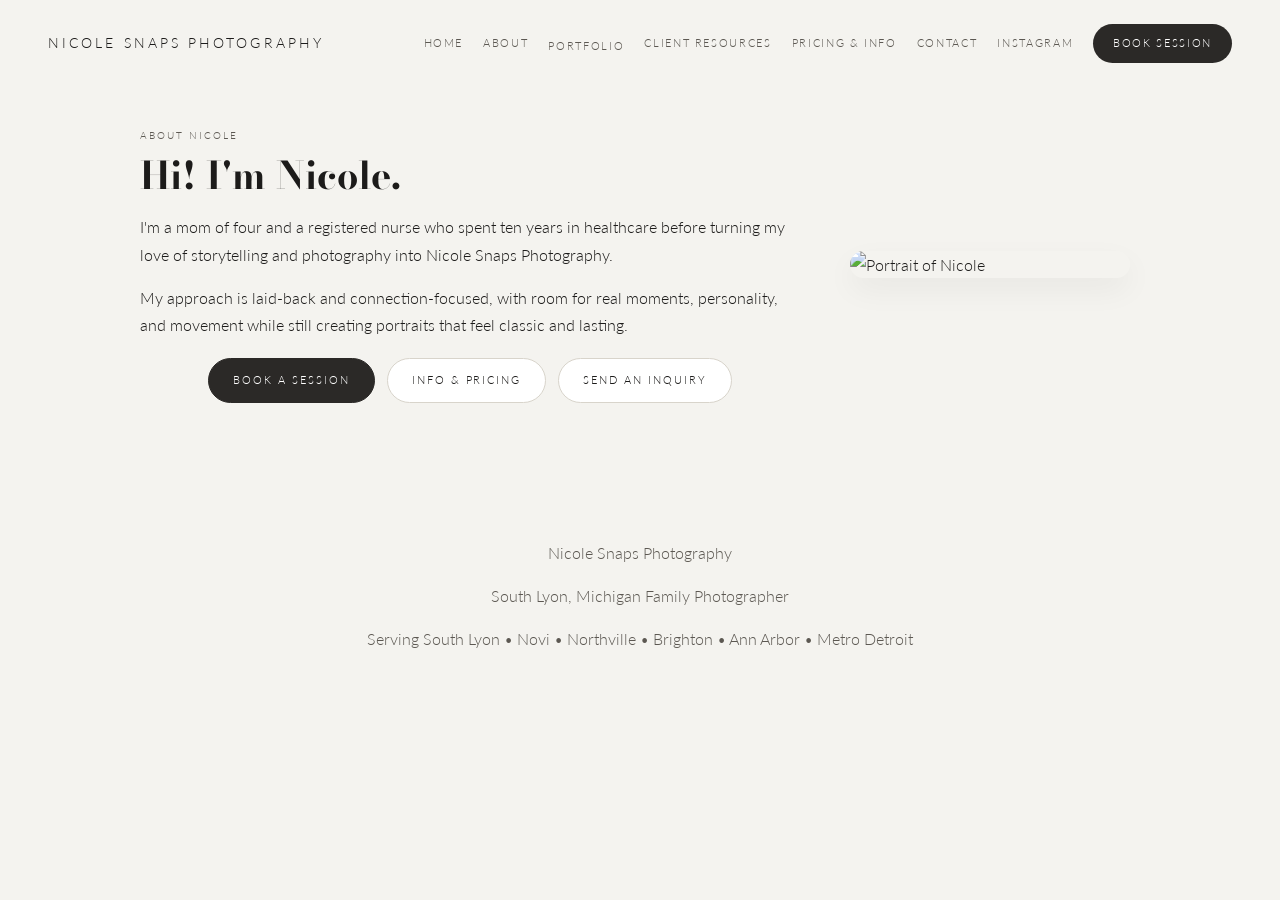
==== commit c41e7181: "Update about.html" ====
--- a/about.html
+++ b/about.html
@@ -4,15 +4,6 @@
   <meta charset="UTF-8" />
   <meta name="viewport" content="width=device-width, initial-scale=1.0" />
   <title>About | Nicole Snaps Photography</title>
-  <meta name="description" content="About Nicole Snaps Photography — laid-back portrait photography for families, couples, maternity, seniors, events and more in South Lyon and the Metro Detroit area." />
-  <meta name="keywords" content="about Nicole Snaps Photography, South Lyon photographer, Metro Detroit family photographer, Nicole Michaels photographer" />
-  <meta name="author" content="Nicole Snaps Photography" />
-  <meta name="robots" content="index, follow" />
-  <meta property="og:title" content="About Nicole Snaps Photography" />
-  <meta property="og:description" content="Meet Nicole and learn more about her laid-back, candid approach to portrait photography." />
-  <meta property="og:type" content="website" />
-  <meta property="og:image" content="images/aboutnicole.jpg" />
-  <link rel="canonical" href="https://www.nicolesnapsphoto.com/about.html" />
   <link rel="stylesheet" href="style.css" />
 </head>
 <body>
@@ -73,31 +64,8 @@
         </div>
 
         <div class="about-image-wrap">
-          <img class="about-image" src="images/aboutnicole.jpg" alt="Portrait of Nicole Michaels" />
+          <img src="images/aboutnicole.jpg" alt="Portrait of Nicole" />
         </div>
-      </div>
-    </section>
-
-    <section class="featured-preview-section">
-      <div class="section-heading">
-        <p class="eyebrow">Featured In</p>
-        <h2>Press &amp; features</h2>
-      </div>
-
-      <div class="feature-cards">
-        <a class="feature-card" href="https://voyagemichigan.com/interview/daily-inspiration-meet-nicole-michaels/" target="_blank" rel="noopener">
-          <span class="feature-source">Voyage Michigan</span>
-          <h3>Daily Inspiration: Nicole Michaels</h3>
-          <p>A profile feature highlighting Nicole Snaps Photography as a local Hidden Gem.</p>
-          <span class="feature-read">Read the article</span>
-        </a>
-
-        <a class="feature-card" href="https://boldjourney.com/meet-nicole-michaels/" target="_blank" rel="noopener">
-          <span class="feature-source">Bold Journey</span>
-          <h3>Meet Nicole Michaels</h3>
-          <p>An interview about risk-taking, perspective, and journey.</p>
-          <span class="feature-read">Read feature</span>
-        </a>
       </div>
     </section>
   </main>
--- a/style.css
+++ b/style.css
@@ -11,22 +11,17 @@
   --muted: #5c5852;
   --line: #d8d4cb;
   --button: #2b2927;
-  --button-hover: #000000;
   --shadow: 0 12px 30px rgba(0, 0, 0, 0.05);
 }
 
 body, p, span, div, a, li, button, input,
 .brand, .main-nav > a, .nav-dropbtn, .nav-button,
-.primary-link, .secondary-link, .feature-source, .feature-read, .footer-title {
+.primary-link, .secondary-link, .footer-title {
   font-family: 'Lato', sans-serif !important;
 }
 
 h1, h2, h3, h4 {
   font-family: 'Bodoni Moda', Georgia, serif !important;
-}
-
-html {
-  scroll-behavior: smooth;
 }
 
 body {
@@ -46,7 +41,7 @@
   color: inherit;
 }
 
-/* --- HEADER & DESKTOP NAV --- */
+/* HEADER BASE */
 .site-header {
   max-width: 1240px;
   margin: 0 auto;
@@ -66,7 +61,6 @@
   color: var(--text);
 }
 
-/* Hide checkbox and label by default on desktop */
 .nav-toggle {
   display: none !important;
 }
@@ -81,19 +75,12 @@
   gap: 20px;
 }
 
-.main-nav > a, 
-.nav-dropbtn {
+.main-nav > a, .nav-dropbtn {
   text-decoration: none;
   font-size: 11px;
   color: var(--muted);
   letter-spacing: 0.15em;
   text-transform: uppercase;
-  transition: color 0.18s ease;
-}
-
-.main-nav > a:hover, 
-.nav-dropbtn:hover {
-  color: var(--text);
 }
 
 .nav-button {
@@ -106,7 +93,6 @@
   text-decoration: none;
 }
 
-/* Dropdown */
 .nav-dropdown {
   position: relative;
 }
@@ -130,14 +116,13 @@
   padding: 10px 18px;
   text-decoration: none;
   font-size: 12px;
-  color: var(--text);
 }
 
 .nav-dropdown:hover .nav-dropdown-content {
   display: block;
 }
 
-/* --- HERO SECTION --- */
+/* HERO */
 .hero-editorial {
   max-width: 900px;
   margin: 0 auto;
@@ -166,12 +151,13 @@
   max-width: 540px;
 }
 
+/* BUTTONS */
 .hero-actions, .about-actions {
   display: flex;
   justify-content: center;
   gap: 12px;
+  margin-top: 20px;
   flex-wrap: wrap;
-  margin-top: 20px;
 }
 
 .primary-link, .secondary-link {
@@ -182,7 +168,6 @@
   letter-spacing: 0.18em !important;
   text-transform: uppercase !important;
   display: inline-block !important;
-  transition: all 0.2s ease;
 }
 
 .primary-link {
@@ -195,10 +180,6 @@
   border: 1px solid var(--line) !important;
   background: var(--surface) !important;
   color: var(--text) !important;
-}
-
-.primary-link:hover, .secondary-link:hover {
-  transform: translateY(-1px);
 }
 
 .hero-image {
@@ -210,7 +191,7 @@
   box-shadow: var(--shadow);
 }
 
-/* --- PHOTO GRID --- */
+/* EVEN PHOTO GRID */
 .portfolio-grid-section {
   max-width: 1240px;
   margin: 0 auto;
@@ -219,8 +200,8 @@
 
 .editorial-grid {
   display: grid;
-  grid-template-columns: repeat(12, 1fr);
-  gap: 18px;
+  grid-template-columns: repeat(2, 1fr);
+  gap: 16px;
 }
 
 .editorial-grid img {
@@ -228,20 +209,9 @@
   height: 280px;
   object-fit: cover;
   border-radius: 18px;
-  grid-column: span 4;
-}
-
-.editorial-grid .grid-tall {
-  grid-column: span 5;
-  grid-row: span 2;
-  height: 576px;
-}
-
-.editorial-grid .grid-wide {
-  grid-column: span 8;
-}
-
-/* --- ABOUT PAGE LAYOUT --- */
+}
+
+/* ABOUT PAGE */
 .page-wrap {
   max-width: 1240px;
   margin: 0 auto;
@@ -250,84 +220,27 @@
 
 .about-layout {
   display: grid;
-  grid-template-columns: 1fr minmax(240px, 320px);
+  grid-template-columns: 1fr 300px;
   gap: 40px;
   align-items: center;
   max-width: 1000px;
   margin: 20px auto;
 }
 
-.about-copy h1 {
-  margin: 0 0 16px;
-}
-
-.about-copy p {
-  color: var(--muted);
-  font-size: 15px;
-  margin-bottom: 16px;
-}
-
 .about-image-wrap {
   width: 100%;
-  max-width: 320px;
+  max-width: 280px;
   margin: 0 auto;
 }
 
 .about-image-wrap img {
   width: 100%;
-  max-height: 420px;
+  max-height: 380px;
   object-fit: cover;
   border-radius: 18px;
   box-shadow: var(--shadow);
 }
 
-.featured-preview-section {
-  max-width: 1000px;
-  margin: 40px auto 0;
-}
-
-.feature-cards {
-  display: grid;
-  grid-template-columns: repeat(2, 1fr);
-  gap: 18px;
-  margin-top: 20px;
-}
-
-.feature-card {
-  background: var(--surface);
-  border: 1px solid var(--line);
-  padding: 24px;
-  border-radius: 16px;
-  text-decoration: none;
-  box-shadow: var(--shadow);
-}
-
-.feature-source {
-  font-size: 10px;
-  text-transform: uppercase;
-  letter-spacing: 0.15em;
-  color: var(--muted);
-}
-
-.feature-card h3 {
-  margin: 8px 0;
-  font-size: 18px;
-}
-
-.feature-card p {
-  font-size: 13px;
-  color: var(--muted);
-  margin-bottom: 12px;
-}
-
-.feature-read {
-  font-size: 11px;
-  text-transform: uppercase;
-  letter-spacing: 0.1em;
-  font-weight: 400;
-}
-
-/* --- FOOTER --- */
 .site-footer {
   max-width: 1240px;
   margin: 0 auto;
@@ -336,21 +249,8 @@
   color: var(--muted);
 }
 
-.footer-title {
-  font-size: 12px;
-  letter-spacing: 0.2em;
-  text-transform: uppercase;
-  margin: 0 0 8px;
-}
-
-.footer-location, .footer-service {
-  font-size: 13px;
-  margin: 0;
-}
-
-/* --- MOBILE RESPONSIVE FIXES --- */
-@media (max-width: 860px) {
-  /* Show hamburger button */
+/* MOBILE FIXES */
+@media (max-width: 900px) {
   .nav-toggle-label {
     display: flex !important;
     flex-direction: column;
@@ -366,7 +266,6 @@
     border-radius: 999px;
   }
 
-  /* Force-hide navigation bar by default */
   .main-nav {
     display: none !important;
     position: absolute;
@@ -384,7 +283,6 @@
     z-index: 1001;
   }
 
-  /* Reveal menu ONLY when hamburger input is checked */
   .nav-toggle:checked ~ .main-nav {
     display: flex !important;
   }
@@ -396,17 +294,6 @@
     padding: 8px 0 0 12px;
   }
 
-  .editorial-grid {
-    grid-template-columns: 1fr 1fr;
-  }
-
-  .editorial-grid img,
-  .editorial-grid .grid-tall,
-  .editorial-grid .grid-wide {
-    grid-column: span 1;
-    height: 220px;
-  }
-
   .about-layout {
     grid-template-columns: 1fr;
     text-align: center;
@@ -419,8 +306,4 @@
   .about-actions a {
     width: 100%;
   }
-
-  .feature-cards {
-    grid-template-columns: 1fr;
-  }
-}
+}
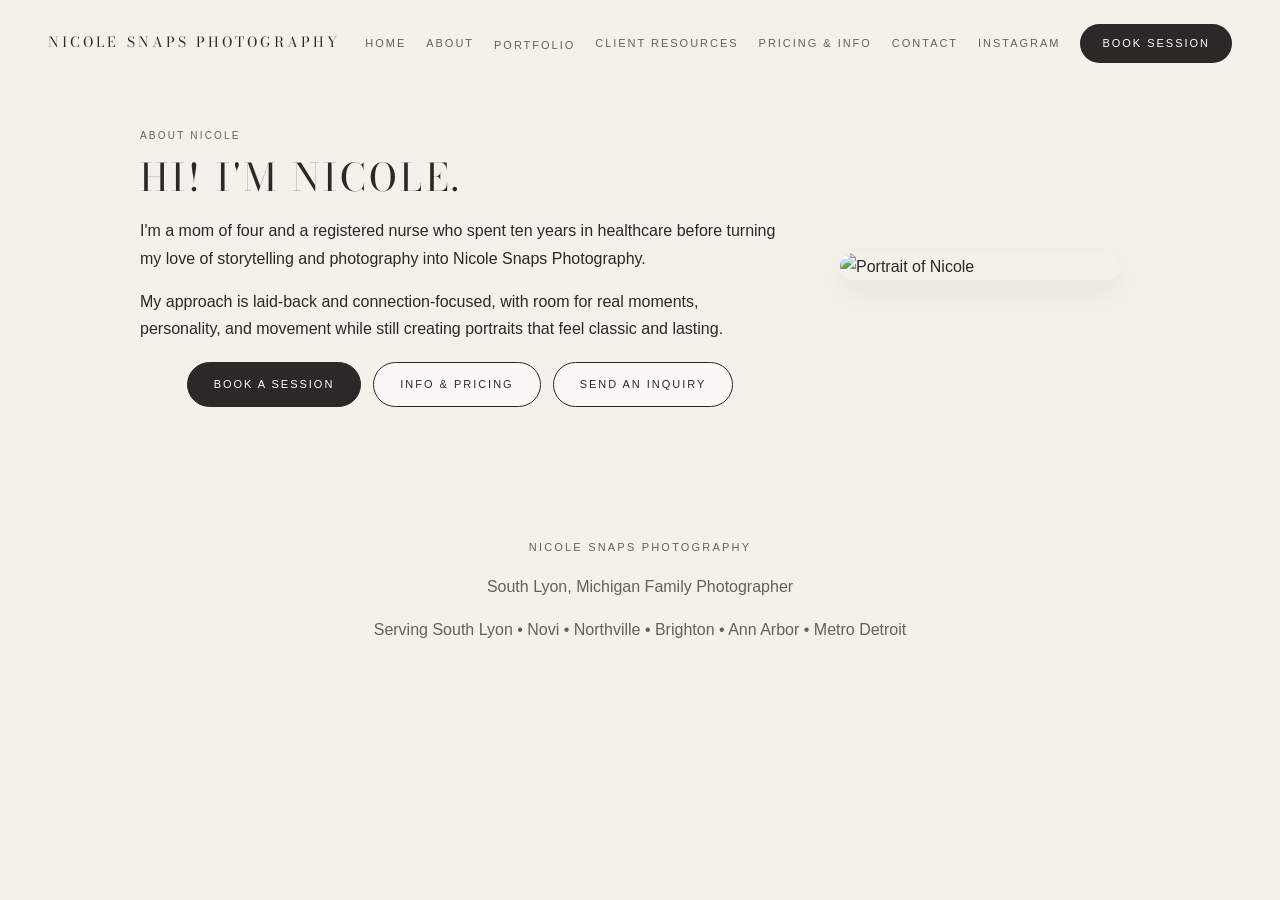
==== commit 2eaeaecc: "Update about.html" ====
--- a/about.html
+++ b/about.html
@@ -1,17 +1,17 @@
 <!DOCTYPE html>
 <html lang="en">
 <head>
-  <meta charset="UTF-8" />
-  <meta name="viewport" content="width=device-width, initial-scale=1.0" />
+  <meta charset="UTF-8">
+  <meta name="viewport" content="width=device-width, initial-scale=1.0">
   <title>About | Nicole Snaps Photography</title>
-  <link rel="stylesheet" href="style.css" />
+  <link rel="stylesheet" href="style.css">
 </head>
 <body>
 
   <header class="site-header">
     <a class="brand" href="index.html">Nicole Snaps Photography</a>
 
-    <input type="checkbox" id="nav-toggle" class="nav-toggle" />
+    <input type="checkbox" id="nav-toggle" class="nav-toggle">
     <label for="nav-toggle" class="nav-toggle-label" aria-label="Open menu">
       <span></span>
       <span></span>
@@ -43,8 +43,8 @@
     <section class="about-page">
       <div class="about-layout">
         <div class="about-copy">
-          <p class="eyebrow">About Nicole</p>
-          <h1>Hi! I'm Nicole.</h1>
+          <p class="eyebrow">ABOUT NICOLE</p>
+          <h1>HI! I'M NICOLE.</h1>
 
           <p>
             I'm a mom of four and a registered nurse who spent ten years in healthcare
@@ -64,14 +64,14 @@
         </div>
 
         <div class="about-image-wrap">
-          <img src="images/aboutnicole.jpg" alt="Portrait of Nicole" />
+          <img src="images/aboutnicole.jpg" alt="Portrait of Nicole">
         </div>
       </div>
     </section>
   </main>
 
   <footer class="site-footer">
-    <p class="footer-title">Nicole Snaps Photography</p>
+    <p class="footer-title">NICOLE SNAPS PHOTOGRAPHY</p>
     <p class="footer-location">South Lyon, Michigan Family Photographer</p>
     <p class="footer-service">Serving South Lyon • Novi • Northville • Brighton • Ann Arbor • Metro Detroit</p>
   </footer>
--- a/style.css
+++ b/style.css
@@ -1,27 +1,38 @@
-@import url('https://fonts.googleapis.com/css2?family=Bodoni+Moda:ital,opsz,wght@0,6..96,400;0,6..96,500;1,6..96,400&family=Lato:wght@300;400&display=swap');
+@import url('https://fonts.googleapis.com/css2?family=Bodoni+Moda:ital,opsz,wght@0,6..96,400;0,6..96,500;1,6..96,400&display=swap');
 
 * {
   box-sizing: border-box;
 }
 
 :root {
-  --bg: #f4f3ef;
-  --surface: #ffffff;
-  --text: #1c1b1a;
-  --muted: #5c5852;
-  --line: #d8d4cb;
-  --button: #2b2927;
-  --shadow: 0 12px 30px rgba(0, 0, 0, 0.05);
-}
-
+  --bg: #f4f1ea;          /* Warm earthy oatmeal */
+  --surface: #faf8f5;     /* Soft ivory surface */
+  --text: #2c2825;        /* Deep espresso brown */
+  --muted: #666059;       /* Muted taupe */
+  --line: #dcd6cd;        /* Earthy border line */
+  --button: #2c2825;      /* Dark espresso button */
+  --button-hover: #171513;
+  --shadow: 0 12px 30px rgba(44, 40, 37, 0.06);
+}
+
+/* Base Body Typography */
 body, p, span, div, a, li, button, input,
 .brand, .main-nav > a, .nav-dropbtn, .nav-button,
-.primary-link, .secondary-link, .footer-title {
-  font-family: 'Lato', sans-serif !important;
-}
-
-h1, h2, h3, h4 {
+.primary-link, .secondary-link, .feature-source, .feature-read, .footer-title {
+  font-family: -apple-system, BlinkMacSystemFont, "Avenir Next", Avenir, "Helvetica Neue", Helvetica, Arial, sans-serif !important;
+}
+
+/* ALL-CAPS BODONI MODA HEADINGS (Matches image 3) */
+h1, h2, h3, h4, .brand {
   font-family: 'Bodoni Moda', Georgia, serif !important;
+  text-transform: uppercase !important;
+  letter-spacing: 0.08em !important;
+  font-weight: 400 !important;
+  color: var(--text) !important;
+}
+
+html {
+  scroll-behavior: smooth;
 }
 
 body {
@@ -55,10 +66,8 @@
 .brand {
   text-decoration: none;
   font-size: 14px;
-  letter-spacing: 0.22em;
-  text-transform: uppercase;
+  letter-spacing: 0.22em !important;
   z-index: 1002;
-  color: var(--text);
 }
 
 .nav-toggle {
@@ -79,18 +88,19 @@
   text-decoration: none;
   font-size: 11px;
   color: var(--muted);
-  letter-spacing: 0.15em;
+  letter-spacing: 0.18em;
   text-transform: uppercase;
 }
 
 .nav-button {
   background: var(--button) !important;
   color: #ffffff !important;
-  padding: 10px 20px !important;
+  padding: 10px 22px !important;
   border-radius: 999px !important;
-  letter-spacing: 0.15em !important;
-  text-transform: uppercase;
+  letter-spacing: 0.18em !important;
+  text-transform: uppercase !important;
   text-decoration: none;
+  font-size: 11px !important;
 }
 
 .nav-dropdown {
@@ -115,43 +125,45 @@
   display: block;
   padding: 10px 18px;
   text-decoration: none;
-  font-size: 12px;
+  font-size: 11px;
+  letter-spacing: 0.1em;
+  text-transform: uppercase;
 }
 
 .nav-dropdown:hover .nav-dropdown-content {
   display: block;
 }
 
-/* HERO */
+/* HERO SECTION */
 .hero-editorial {
-  max-width: 900px;
+  max-width: 860px;
   margin: 0 auto;
   padding: 30px 20px 40px;
   text-align: center;
 }
 
 .eyebrow {
-  margin: 0 0 10px;
+  margin: 0 0 12px;
   color: var(--muted);
   text-transform: uppercase;
-  letter-spacing: 0.2em;
+  letter-spacing: 0.22em;
   font-size: 10px;
 }
 
 h1 {
   font-size: 38px;
   line-height: 1.15;
-  margin: 0 0 16px;
+  margin: 0 0 18px;
 }
 
 .intro {
   font-size: 15px;
   color: var(--muted);
-  margin: 0 auto 20px;
-  max-width: 540px;
-}
-
-/* BUTTONS */
+  margin: 0 auto 24px;
+  max-width: 520px;
+}
+
+/* UNIFORM ALL-CAPS PILL BUTTONS */
 .hero-actions, .about-actions {
   display: flex;
   justify-content: center;
@@ -162,12 +174,13 @@
 
 .primary-link, .secondary-link {
   text-decoration: none !important;
-  padding: 12px 24px !important;
+  padding: 12px 26px !important;
   border-radius: 999px !important;
   font-size: 11px !important;
   letter-spacing: 0.18em !important;
   text-transform: uppercase !important;
   display: inline-block !important;
+  transition: all 0.2s ease;
 }
 
 .primary-link {
@@ -177,16 +190,20 @@
 }
 
 .secondary-link {
-  border: 1px solid var(--line) !important;
+  border: 1px solid var(--button) !important;
   background: var(--surface) !important;
   color: var(--text) !important;
+}
+
+.primary-link:hover, .secondary-link:hover {
+  transform: translateY(-1px);
 }
 
 .hero-image {
   width: 100%;
   max-height: 550px;
   object-fit: cover;
-  border-radius: 18px;
+  border-radius: 20px;
   margin-top: 20px;
   box-shadow: var(--shadow);
 }
@@ -220,7 +237,7 @@
 
 .about-layout {
   display: grid;
-  grid-template-columns: 1fr 300px;
+  grid-template-columns: 1fr 320px;
   gap: 40px;
   align-items: center;
   max-width: 1000px;
@@ -237,7 +254,7 @@
   width: 100%;
   max-height: 380px;
   object-fit: cover;
-  border-radius: 18px;
+  border-radius: 20px;
   box-shadow: var(--shadow);
 }
 
@@ -249,7 +266,13 @@
   color: var(--muted);
 }
 
-/* MOBILE FIXES */
+.footer-title {
+  letter-spacing: 0.2em;
+  text-transform: uppercase;
+  font-size: 11px;
+}
+
+/* MOBILE RESPONSIVE NAV FIX */
 @media (max-width: 900px) {
   .nav-toggle-label {
     display: flex !important;
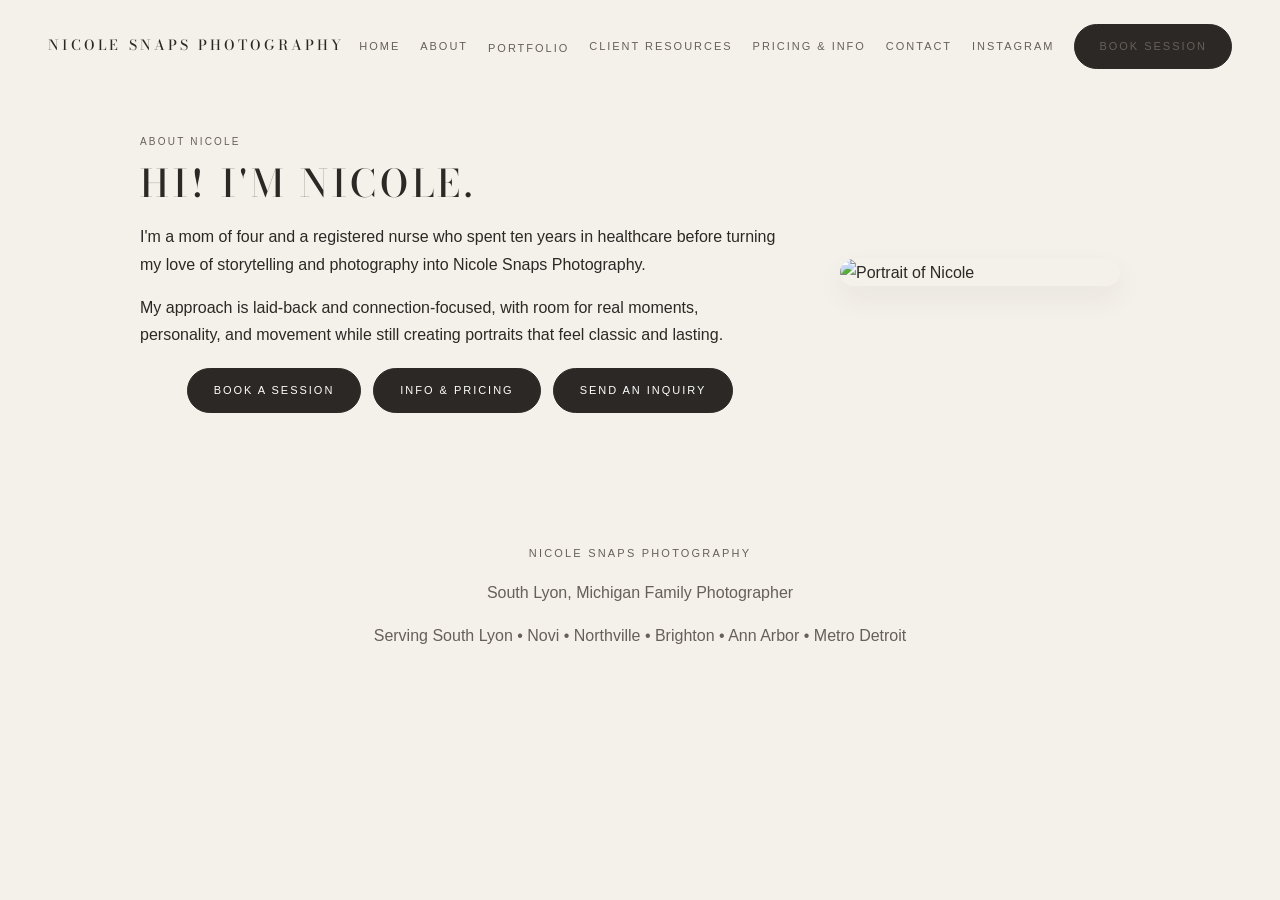
==== commit ae22f026: "Update about7.html" ====
--- a/about.html
+++ b/about.html
@@ -1,17 +1,17 @@
 <!DOCTYPE html>
 <html lang="en">
 <head>
-  <meta charset="UTF-8">
-  <meta name="viewport" content="width=device-width, initial-scale=1.0">
+  <meta charset="UTF-8" />
+  <meta name="viewport" content="width=device-width, initial-scale=1.0" />
   <title>About | Nicole Snaps Photography</title>
-  <link rel="stylesheet" href="style.css">
+  <link rel="stylesheet" href="style.css" />
 </head>
 <body>
 
   <header class="site-header">
     <a class="brand" href="index.html">Nicole Snaps Photography</a>
 
-    <input type="checkbox" id="nav-toggle" class="nav-toggle">
+    <input type="checkbox" id="nav-toggle" class="nav-toggle" />
     <label for="nav-toggle" class="nav-toggle-label" aria-label="Open menu">
       <span></span>
       <span></span>
@@ -43,8 +43,8 @@
     <section class="about-page">
       <div class="about-layout">
         <div class="about-copy">
-          <p class="eyebrow">ABOUT NICOLE</p>
-          <h1>HI! I'M NICOLE.</h1>
+          <p class="eyebrow">About Nicole</p>
+          <h1>Hi! I'm Nicole.</h1>
 
           <p>
             I'm a mom of four and a registered nurse who spent ten years in healthcare
@@ -64,14 +64,14 @@
         </div>
 
         <div class="about-image-wrap">
-          <img src="images/aboutnicole.jpg" alt="Portrait of Nicole">
+          <img src="images/aboutnicole.jpg" alt="Portrait of Nicole" />
         </div>
       </div>
     </section>
   </main>
 
   <footer class="site-footer">
-    <p class="footer-title">NICOLE SNAPS PHOTOGRAPHY</p>
+    <p class="footer-title">Nicole Snaps Photography</p>
     <p class="footer-location">South Lyon, Michigan Family Photographer</p>
     <p class="footer-service">Serving South Lyon • Novi • Northville • Brighton • Ann Arbor • Metro Detroit</p>
   </footer>
--- a/style.css
+++ b/style.css
@@ -5,34 +5,26 @@
 }
 
 :root {
-  --bg: #f4f1ea;          /* Warm earthy oatmeal */
-  --surface: #faf8f5;     /* Soft ivory surface */
-  --text: #2c2825;        /* Deep espresso brown */
-  --muted: #666059;       /* Muted taupe */
-  --line: #dcd6cd;        /* Earthy border line */
-  --button: #2c2825;      /* Dark espresso button */
-  --button-hover: #171513;
+  --bg: #f4f1ea;
+  --surface: #ffffff;
+  --text: #2c2825;
+  --muted: #666059;
+  --line: #dcd6cd;
+  --button: #2c2825;
   --shadow: 0 12px 30px rgba(44, 40, 37, 0.06);
 }
 
-/* Base Body Typography */
 body, p, span, div, a, li, button, input,
-.brand, .main-nav > a, .nav-dropbtn, .nav-button,
-.primary-link, .secondary-link, .feature-source, .feature-read, .footer-title {
-  font-family: -apple-system, BlinkMacSystemFont, "Avenir Next", Avenir, "Helvetica Neue", Helvetica, Arial, sans-serif !important;
-}
-
-/* ALL-CAPS BODONI MODA HEADINGS (Matches image 3) */
+.intro, .eyebrow, .footer-title, .footer-location, .footer-service {
+  font-family: -apple-system, BlinkMacSystemFont, "Avenir Next", Avenir, "Helvetica Neue", Helvetica, Arial, sans-serif;
+}
+
 h1, h2, h3, h4, .brand {
-  font-family: 'Bodoni Moda', Georgia, serif !important;
-  text-transform: uppercase !important;
-  letter-spacing: 0.08em !important;
-  font-weight: 400 !important;
-  color: var(--text) !important;
-}
-
-html {
-  scroll-behavior: smooth;
+  font-family: 'Bodoni Moda', Georgia, serif;
+  text-transform: uppercase;
+  letter-spacing: 0.1em;
+  font-weight: 500;
+  color: var(--text);
 }
 
 body {
@@ -52,7 +44,6 @@
   color: inherit;
 }
 
-/* HEADER BASE */
 .site-header {
   max-width: 1240px;
   margin: 0 auto;
@@ -66,12 +57,12 @@
 .brand {
   text-decoration: none;
   font-size: 14px;
-  letter-spacing: 0.22em !important;
+  letter-spacing: 0.22em;
   z-index: 1002;
 }
 
 .nav-toggle {
-  display: none !important;
+  display: none;
 }
 
 .nav-toggle-label {
@@ -93,14 +84,15 @@
 }
 
 .nav-button {
-  background: var(--button) !important;
-  color: #ffffff !important;
-  padding: 10px 22px !important;
-  border-radius: 999px !important;
-  letter-spacing: 0.18em !important;
-  text-transform: uppercase !important;
-  text-decoration: none;
-  font-size: 11px !important;
+  background: var(--button);
+  color: #ffffff;
+  padding: 12px 24px;
+  border-radius: 999px;
+  letter-spacing: 0.18em;
+  text-transform: uppercase;
+  text-decoration: none;
+  font-size: 11px;
+  border: 1px solid var(--button);
 }
 
 .nav-dropdown {
@@ -134,7 +126,6 @@
   display: block;
 }
 
-/* HERO SECTION */
 .hero-editorial {
   max-width: 860px;
   margin: 0 auto;
@@ -163,7 +154,6 @@
   max-width: 520px;
 }
 
-/* UNIFORM ALL-CAPS PILL BUTTONS */
 .hero-actions, .about-actions {
   display: flex;
   justify-content: center;
@@ -173,30 +163,16 @@
 }
 
 .primary-link, .secondary-link {
-  text-decoration: none !important;
-  padding: 12px 26px !important;
-  border-radius: 999px !important;
-  font-size: 11px !important;
-  letter-spacing: 0.18em !important;
-  text-transform: uppercase !important;
-  display: inline-block !important;
-  transition: all 0.2s ease;
-}
-
-.primary-link {
-  background: var(--button) !important;
-  color: #ffffff !important;
-  border: 1px solid var(--button) !important;
-}
-
-.secondary-link {
-  border: 1px solid var(--button) !important;
-  background: var(--surface) !important;
-  color: var(--text) !important;
-}
-
-.primary-link:hover, .secondary-link:hover {
-  transform: translateY(-1px);
+  text-decoration: none;
+  padding: 12px 26px;
+  border-radius: 999px;
+  font-size: 11px;
+  letter-spacing: 0.18em;
+  text-transform: uppercase;
+  display: inline-block;
+  background: var(--button);
+  color: #ffffff;
+  border: 1px solid var(--button);
 }
 
 .hero-image {
@@ -208,7 +184,6 @@
   box-shadow: var(--shadow);
 }
 
-/* EVEN PHOTO GRID */
 .portfolio-grid-section {
   max-width: 1240px;
   margin: 0 auto;
@@ -228,7 +203,6 @@
   border-radius: 18px;
 }
 
-/* ABOUT PAGE */
 .page-wrap {
   max-width: 1240px;
   margin: 0 auto;
@@ -272,10 +246,9 @@
   font-size: 11px;
 }
 
-/* MOBILE RESPONSIVE NAV FIX */
 @media (max-width: 900px) {
   .nav-toggle-label {
-    display: flex !important;
+    display: flex;
     flex-direction: column;
     gap: 5px;
     cursor: pointer;
@@ -290,7 +263,7 @@
   }
 
   .main-nav {
-    display: none !important;
+    display: none;
     position: absolute;
     top: 100%;
     left: 20px;
@@ -307,7 +280,7 @@
   }
 
   .nav-toggle:checked ~ .main-nav {
-    display: flex !important;
+    display: flex;
   }
 
   .nav-dropdown-content {
